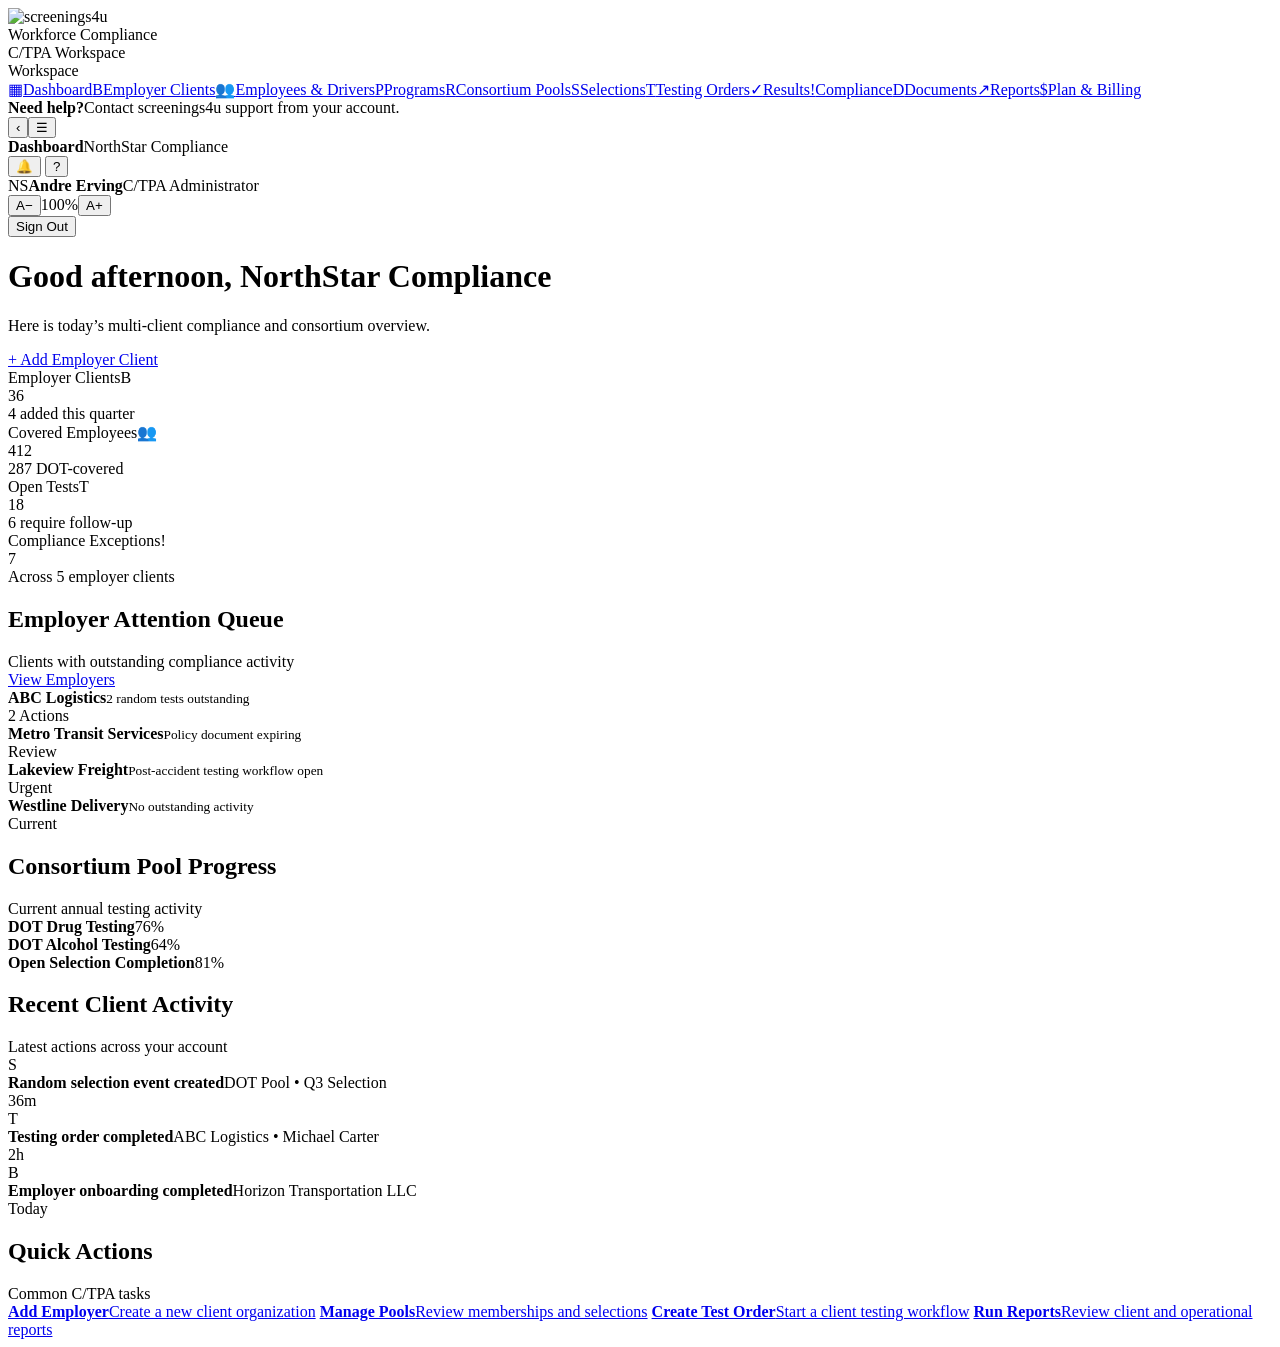
==== ctpa/dashboard.html @ 911edf74 "Load DOT navigation gate in ctpa/dashboard.html" ====
<!DOCTYPE html>

<html lang="en">
<head>
<meta charset="utf-8"/><meta content="width=device-width,initial-scale=1" name="viewport"/>
<meta content="#24467f" name="theme-color"/>
<link href="../images/fav.png" rel="icon" type="image/png"/>
<title>Dashboard | screenings4u Workforce Compliance</title>
<link href="https://fonts.googleapis.com" rel="preconnect"/>
<link crossorigin="" href="https://fonts.gstatic.com" rel="preconnect"/>
<link href="https://fonts.googleapis.com/css2?family=Inter:wght@400;500;600;700;800;900&amp;display=swap" rel="stylesheet"/>
<link rel="stylesheet" href="../assets/css/ctpa-shell.css?v=20260916-employer-final3">
</head>
<body class="portal-body">
<div class="portal-shell">
<aside class="sidebar">
<div class="sidebar-brand">
<img alt="screenings4u" src="../images/logo2.png"/>
<div class="product-name">Workforce Compliance</div>
<div class="workspace">C/TPA Workspace</div>
</div>
<nav class="sidebar-nav">
<div class="nav-section">Workspace</div>
<a class="nav-link" data-nav="" href="dashboard.html"><span class="nav-icon">▦</span><span>Dashboard</span></a><a class="nav-link" data-nav="" href="employers.html"><span class="nav-icon">B</span><span>Employer Clients</span></a><a class="nav-link" data-nav="" href="employees.html"><span class="nav-icon">👥</span><span>Employees &amp; Drivers</span></a><a class="nav-link" data-nav="" href="programs.html"><span class="nav-icon">P</span><span>Programs</span></a><a class="nav-link" data-nav="" href="random-pools.html"><span class="nav-icon">R</span><span>Consortium Pools</span></a><a class="nav-link" data-nav="" href="selections.html"><span class="nav-icon">S</span><span>Selections</span></a><a class="nav-link" data-nav="" href="testing-orders.html"><span class="nav-icon">T</span><span>Testing Orders</span></a><a class="nav-link" data-nav="" href="results.html"><span class="nav-icon">✓</span><span>Results</span></a><a class="nav-link" data-nav="" href="compliance.html"><span class="nav-icon">!</span><span>Compliance</span></a><a class="nav-link" data-nav="" href="documents.html"><span class="nav-icon">D</span><span>Documents</span></a><a class="nav-link" data-nav="" href="reports.html"><span class="nav-icon">↗</span><span>Reports</span></a><a class="nav-link" data-nav="" href="billing.html"><span class="nav-icon">$</span><span>Plan &amp; Billing</span></a>
</nav>
<div class="sidebar-bottom">
<div class="sidebar-help"><strong>Need help?</strong><span>Contact screenings4u support from your account.</span></div>
</div>
</aside>
<main class="portal-main">
<header class="topbar">
<div class="topbar-left">
<button aria-expanded="true" aria-label="Hide sidebar" class="sidebar-toggle" data-sidebar-toggle="" title="Hide sidebar" type="button"><span aria-hidden="true" data-sidebar-toggle-icon="">‹</span></button><button aria-label="Open menu" class="mobile-menu" data-mobile-menu="">☰</button>
<div class="page-title"><strong>Dashboard</strong><span>NorthStar Compliance</span></div>
</div>
<div class="topbar-actions">
<button aria-label="Notifications" class="top-action">🔔<span class="notification-dot"></span></button>
<button aria-label="Help" class="top-action">?</button>
<div class="user-chip"><span class="avatar">NS</span><span class="user-meta"><strong>Andre Erving</strong><span>C/TPA Administrator</span></span></div>
<div class="font-sizer" data-font-sizer=""><button aria-label="Decrease portal text size" data-font-decrease="" type="button">A−</button><span class="font-sizer-value" data-font-scale-value="">100%</span><button aria-label="Increase portal text size" data-font-increase="" type="button">A+</button></div><a class="btn btn-outline" data-workspace-switcher="" hidden="" href="../workspace-select.html">Switch Account</a><button class="btn btn-outline" data-logout="" type="button">Sign Out</button></div>
</header>
<div class="content">
<div class="welcome">
<div><h1>Good afternoon, NorthStar Compliance</h1><p>Here is today’s multi-client compliance and consortium overview.</p></div>
<a class="btn btn-orange" href="employers.html">+ Add Employer Client</a>
</div>
<section class="metrics">
<article class="metric-card"><div class="metric-top"><span class="metric-label">Employer Clients</span><span class="metric-icon">B</span></div><div class="metric-value">36</div><div class="metric-note good">4 added this quarter</div></article>
<article class="metric-card"><div class="metric-top"><span class="metric-label">Covered Employees</span><span class="metric-icon">👥</span></div><div class="metric-value">412</div><div class="metric-note">287 DOT-covered</div></article>
<article class="metric-card"><div class="metric-top"><span class="metric-label">Open Tests</span><span class="metric-icon">T</span></div><div class="metric-value">18</div><div class="metric-note">6 require follow-up</div></article>
<article class="metric-card"><div class="metric-top"><span class="metric-label">Compliance Exceptions</span><span class="metric-icon">!</span></div><div class="metric-value">7</div><div class="metric-note">Across 5 employer clients</div></article>
</section>
<div class="grid grid-2">
<section class="card"><div class="card-head"><div><h2>Employer Attention Queue</h2><span>Clients with outstanding compliance activity</span></div><a class="btn btn-outline" href="employers.html">View Employers</a></div><div class="card-body status-list">
<div class="status-row"><div><strong>ABC Logistics</strong><small>2 random tests outstanding</small></div><span class="badge warning">2 Actions</span></div>
<div class="status-row"><div><strong>Metro Transit Services</strong><small>Policy document expiring</small></div><span class="badge warning">Review</span></div>
<div class="status-row"><div><strong>Lakeview Freight</strong><small>Post-accident testing workflow open</small></div><span class="badge danger">Urgent</span></div>
<div class="status-row"><div><strong>Westline Delivery</strong><small>No outstanding activity</small></div><span class="badge success">Current</span></div>
</div></section>
<section class="card"><div class="card-head"><div><h2>Consortium Pool Progress</h2><span>Current annual testing activity</span></div></div><div class="card-body progress-block">
<div class="progress-line"><div class="progress-meta"><strong>DOT Drug Testing</strong><span>76%</span></div><div class="progress-track"><div class="progress-fill" style="width:76%"></div></div></div>
<div class="progress-line"><div class="progress-meta"><strong>DOT Alcohol Testing</strong><span>64%</span></div><div class="progress-track"><div class="progress-fill" style="width:64%"></div></div></div>
<div class="progress-line"><div class="progress-meta"><strong>Open Selection Completion</strong><span>81%</span></div><div class="progress-track"><div class="progress-fill" style="width:81%"></div></div></div>
</div></section>
</div>
<div class="grid grid-2" style="margin-top:18px">
<section class="card"><div class="card-head"><div><h2>Recent Client Activity</h2><span>Latest actions across your account</span></div></div><div class="card-body activity">
<div class="activity-row"><span class="activity-icon">S</span><div><strong>Random selection event created</strong><span>DOT Pool • Q3 Selection</span></div><time>36m</time></div>
<div class="activity-row"><span class="activity-icon">T</span><div><strong>Testing order completed</strong><span>ABC Logistics • Michael Carter</span></div><time>2h</time></div>
<div class="activity-row"><span class="activity-icon">B</span><div><strong>Employer onboarding completed</strong><span>Horizon Transportation LLC</span></div><time>Today</time></div>
</div></section>
<section class="card"><div class="card-head"><div><h2>Quick Actions</h2><span>Common C/TPA tasks</span></div></div><div class="card-body quick-grid">
<a class="quick" href="employers.html"><b>Add Employer</b><span>Create a new client organization</span></a>
<a class="quick" href="random-pools.html"><b>Manage Pools</b><span>Review memberships and selections</span></a>
<a class="quick" href="testing-orders.html"><b>Create Test Order</b><span>Start a client testing workflow</span></a>
<a class="quick" href="reports.html"><b>Run Reports</b><span>Review client and operational reports</span></a>
</div></section>
</div>
</div>
</main>
</div>
<script src="../assets/js/supabase-config.js"></script>
<script src="../assets/js/ctpa-portal.js?v=20260916-auth-isolation-v4" type="module"></script>
<script type="module" src="../assets/js/workforce-session-guard.js?v=20260916-auth-isolation-v4"></script><script type="module" src="../assets/js/workforce-dot-shell-access.js?v=20261020"></script></body></html>
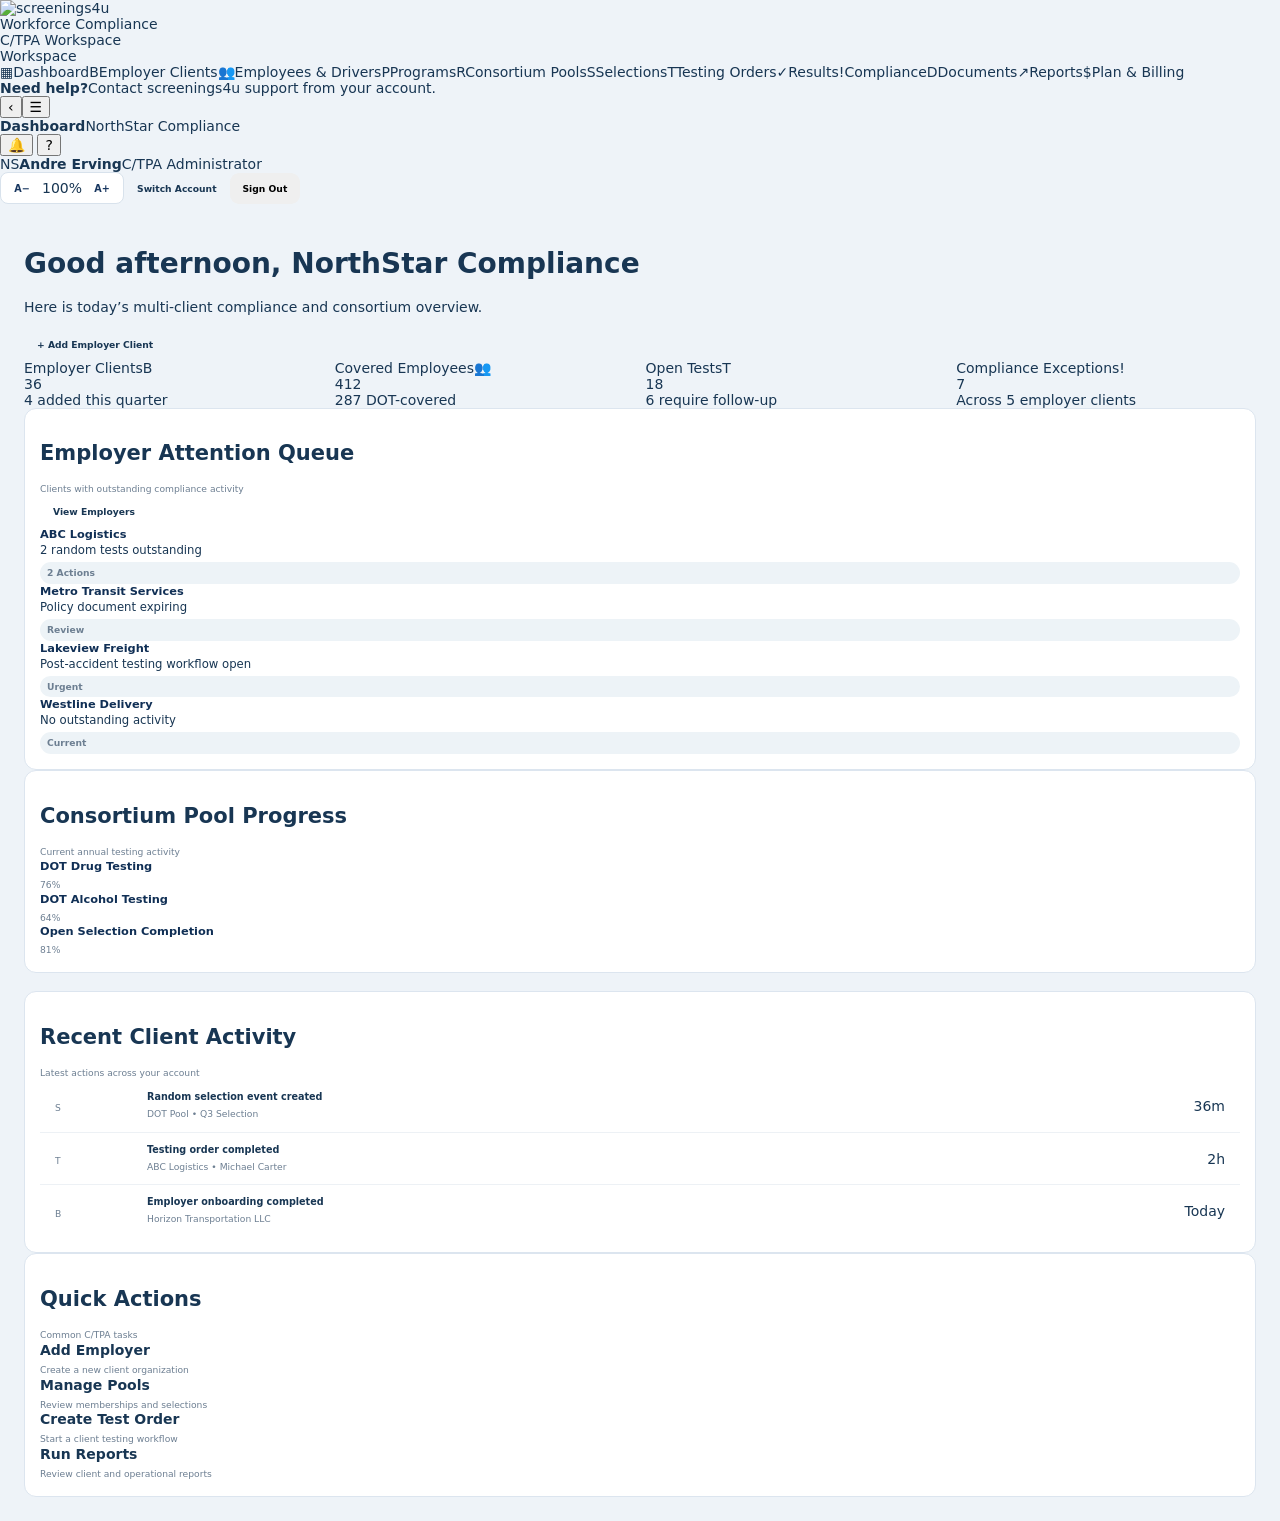
==== commit e8c3d758: "Layer canonical NON-DOT ctpa stylesheet on existing Workforce dashboard" ====
--- a/ctpa/dashboard.html
+++ b/ctpa/dashboard.html
@@ -10,7 +10,7 @@
 <link crossorigin="" href="https://fonts.gstatic.com" rel="preconnect"/>
 <link href="https://fonts.googleapis.com/css2?family=Inter:wght@400;500;600;700;800;900&amp;display=swap" rel="stylesheet"/>
 <link rel="stylesheet" href="../assets/css/ctpa-shell.css?v=20260916-employer-final3">
-</head>
+<link rel="stylesheet" href="../assets/css/canonical-ctpa-shell.css?v=20261020-shell-source"></head>
 <body class="portal-body">
 <div class="portal-shell">
 <aside class="sidebar">
--- a/assets/css/canonical-ctpa-shell.css
+++ b/assets/css/canonical-ctpa-shell.css
@@ -0,0 +1,1385 @@
+/* isolated portal: ctpa_workforce */
+
+:root{--portal-font-root:14px;--navy:#102f55;--navy2:#0b2747;--blue:#24467f;--orange:#ef6c00;--ink:#183653;--muted:#6d7f92;--line:#dce5ef;--soft:#f4f7fb;--white:#fff;--good:#17764a;--warn:#a86106;--bad:#a72d2d;--shadow:0 14px 34px rgba(24,54,83,.08)}
+*{box-sizing:border-box}html{font-size:var(--portal-font-root)}html,body{margin:0;min-height:100%;font-family:Inter,system-ui,-apple-system,BlinkMacSystemFont,"Segoe UI",sans-serif;color:var(--ink);background:#eef3f8}button,input,select,textarea{font:inherit}a{text-decoration:none;color:inherit}body.loading{visibility:visible;min-height:100vh;overflow:hidden}
+body.loading::before{content:"Loading Workforce NON DOT…";position:fixed;inset:0;display:grid;place-items:center;padding:24px;background:#eef3f8;color:#102f55;font-size:0.875rem;font-weight:800;letter-spacing:.01em;z-index:2147483000}
+body.loading::after{content:"";position:fixed;left:50%;top:calc(50% + 34px);width:28px;height:28px;margin-left:-14px;border:3px solid #cfdae6;border-top-color:#ef6c00;border-radius:50%;animation:s4u-load-spin .8s linear infinite;z-index:2147483001}
+@keyframes s4u-load-spin{to{transform:rotate(360deg)}}
+.app{display:grid;grid-template-columns:250px minmax(0,1fr);min-height:100vh}.side{position:fixed;inset:0 auto 0 0;width:250px;background:linear-gradient(180deg,var(--navy2),var(--navy));color:#dae7f3;display:flex;flex-direction:column;z-index:30}.brand{height:68px;display:flex;align-items:center;justify-content:center;padding:8px 18px;background:#fff;border-bottom:1px solid #dce5ef}.brand img{display:block;max-width:190px;width:100%;max-height:58px;height:auto;object-fit:contain;object-position:center center}.nav{overflow:auto;flex:1;padding:8px 10px 12px}.nav-title{padding:10px 12px 8px;color:#8fa9c3;font-size:0.5625rem;text-transform:uppercase;font-weight:900;letter-spacing:.12em}.nav a{display:flex;gap:11px;align-items:center;padding:10px 12px;border-radius:9px;margin:3px 0;font-size:0.78125rem;font-weight:720}.nav a:hover{background:rgba(255,255,255,.07);color:#fff}.nav a.active{background:#fff;color:var(--navy);box-shadow:inset 4px 0 0 var(--orange)}.nav .ico{width:20px;text-align:center}.side-foot{border-top:1px solid rgba(255,255,255,.1);padding:12px}
+.main{grid-column:2;min-width:0}.top{height:68px;background:#fff;border-bottom:1px solid var(--line);display:flex;align-items:center;justify-content:space-between;gap:12px;padding:0 24px;position:sticky;top:0;z-index:20}.top-left,.top-right{display:flex;align-items:center;gap:10px;min-width:0}.menu{display:none;border:0;background:none;color:var(--navy);font-size:1.375rem;cursor:pointer}.crumb{font-size:0.6875rem;color:var(--muted);white-space:nowrap;overflow:hidden;text-overflow:ellipsis}.pill{padding:6px 9px;background:#edf3fb;color:var(--blue);border-radius:999px;font-size:0.5625rem;font-weight:900;text-transform:uppercase;letter-spacing:.06em}.signout{border:1px solid var(--line);background:#fff;border-radius:9px;padding:8px 10px;font-size:0.625rem;cursor:pointer}
+
+.font-sizer{display:inline-flex;align-items:center;gap:2px;padding:3px;background:#f4f7fb;border:1px solid var(--line);border-radius:9px;white-space:nowrap}.font-sizer button{border:0;background:transparent;color:var(--navy);height:28px;min-width:30px;padding:0 8px;border-radius:6px;font-size:.6875rem;font-weight:850;cursor:pointer}.font-sizer button:hover{background:#e7eef7}.font-sizer .font-reset{min-width:54px;color:var(--muted);font-size:.625rem}.font-sizer button:focus-visible{outline:2px solid var(--orange);outline-offset:1px}
+.content{padding:24px;max-width:1540px;margin:0 auto}.hero{background:linear-gradient(120deg,#0f315b,#184f80 70%,#24467f);color:#fff;border-radius:16px;padding:24px 26px;box-shadow:var(--shadow);position:relative;overflow:hidden}.hero:after{content:"";position:absolute;right:-50px;bottom:-100px;width:280px;height:280px;border:40px solid rgba(239,108,0,.17);border-radius:50%}.hero-kicker{font-size:0.59375rem;text-transform:uppercase;letter-spacing:.12em;font-weight:900;color:#ffc28e}.hero h1{margin:7px 0 7px;font-size:1.8125rem}.hero p{margin:0;max-width:840px;color:#dce9f7;font-size:0.78125rem;line-height:1.6}.hero-actions{display:flex;gap:8px;flex-wrap:wrap;margin-top:16px;position:relative;z-index:1}
+.btn{border:0;border-radius:9px;padding:10px 13px;font-size:0.65625rem;font-weight:850;cursor:pointer;display:inline-flex;align-items:center;justify-content:center;gap:6px}.btn.primary{background:var(--orange);color:#fff}.btn.secondary{background:#fff;color:var(--navy)}.btn.ghost{background:#edf3fb;color:var(--blue)}
+.section{margin-top:18px}.metrics{display:grid;grid-template-columns:repeat(4,minmax(0,1fr));gap:11px}.metric{background:#fff;border:1px solid var(--line);border-radius:12px;padding:15px}.metric small{display:block;color:var(--muted);font-size:0.625rem;font-weight:800}.metric strong{display:block;color:var(--navy);font-size:1.5rem;margin-top:7px}.metric span{display:block;color:var(--muted);font-size:0.59375rem;margin-top:4px}
+.panel{background:#fff;border:1px solid var(--line);border-radius:13px;overflow:hidden;box-shadow:0 5px 20px rgba(24,54,83,.035)}.panel-head{padding:14px 16px;border-bottom:1px solid var(--line);display:flex;justify-content:space-between;align-items:center;gap:10px}.panel-head h2,.panel-head h3{margin:0;color:var(--navy);font-size:0.875rem}.panel-head p{margin:3px 0 0;color:var(--muted);font-size:0.625rem}.table-wrap{overflow:auto}table{width:100%;border-collapse:collapse;min-width:760px}th{background:#f8fafc;color:#75869a;padding:10px 12px;text-align:left;font-size:0.5625rem;text-transform:uppercase;letter-spacing:.07em}td{padding:11px 12px;border-top:1px solid #edf1f5;font-size:0.6875rem;vertical-align:top}td small{display:block;color:var(--muted);margin-top:3px}
+.badge{display:inline-flex;padding:4px 7px;border-radius:999px;background:#edf3f7;color:#566a7c;font-size:0.5625rem;font-weight:850}.badge.good{background:#e8f6ee;color:var(--good)}.badge.warn{background:#fff3dd;color:var(--warn)}.badge.bad{background:#fdeaea;color:var(--bad)}.cards{display:grid;grid-template-columns:repeat(3,minmax(0,1fr));gap:11px}.card{background:#fff;border:1px solid var(--line);border-radius:12px;padding:15px}.card strong{display:block;color:var(--navy);font-size:0.8125rem}.card span{display:block;color:var(--muted);font-size:0.65625rem;line-height:1.5;margin-top:5px}.empty,.loading-msg{padding:34px 18px;text-align:center;color:var(--muted);font-size:0.6875rem}
+.notice{padding:12px 14px;border-radius:10px;background:#f4f8fc;border:1px solid #dce6ef;color:#58708a;font-size:0.65625rem;line-height:1.55}.service-grid{display:grid;grid-template-columns:repeat(3,minmax(0,1fr));gap:12px}.service{background:#fff;border:1px solid var(--line);border-radius:12px;padding:15px;display:flex;flex-direction:column}.service h3{font-size:0.8125rem;color:var(--navy);margin:0}.service p{font-size:0.65625rem;color:var(--muted);line-height:1.5;flex:1}.price{font-size:1.125rem;font-weight:900;color:var(--navy);margin:8px 0}.seller{font-size:0.5625rem;color:var(--muted);margin-bottom:9px}
+.login-page{min-height:100vh;background:linear-gradient(135deg,#0b2747,#174e80);display:grid;place-items:center;padding:24px}.login-card{width:min(440px,100%);background:#fff;border-radius:17px;padding:28px;box-shadow:0 30px 80px rgba(0,0,0,.25)}.login-logo{display:block;width:240px;max-width:100%;margin:0 auto 18px}.login-card h1{text-align:center;color:var(--navy);margin:0 0 6px;font-size:1.375rem}.login-card>p{text-align:center;color:var(--muted);font-size:0.6875rem;line-height:1.55;margin:0 0 18px}.field{display:grid;gap:5px;margin:11px 0}.field label{font-size:0.625rem;font-weight:850}.field input,.field select,.field textarea{width:100%;border:1px solid #cbd8e5;border-radius:9px;padding:10px 11px;outline:none}.login-card .btn{width:100%;margin-top:7px}
+.modal-backdrop{position:fixed;inset:0;background:rgba(4,18,34,.64);display:grid;place-items:center;padding:20px;z-index:100}.modal{width:min(650px,100%);max-height:90vh;overflow:auto;background:#fff;border-radius:14px;padding:20px}.modal h2{margin:0;color:var(--navy);font-size:1.125rem}.modal p{color:var(--muted);font-size:0.65625rem}.modal-grid{display:grid;grid-template-columns:repeat(2,minmax(0,1fr));gap:10px}.modal-grid .full{grid-column:1/-1}.modal-actions{display:flex;justify-content:flex-end;gap:7px;margin-top:15px}.error{padding:12px;border:1px solid #efc9c9;background:#fff0f0;color:var(--bad);border-radius:9px;font-size:0.65625rem;margin-bottom:12px}
+@media(max-width:1050px){.metrics{grid-template-columns:repeat(2,minmax(0,1fr))}.cards,.service-grid{grid-template-columns:repeat(2,minmax(0,1fr))}}
+@media(max-width:820px){.app{display:block}.side{transform:translateX(-100%);transition:.2s}.side.open{transform:translateX(0)}.main{display:block}.menu{display:block}.top{padding:0 14px}.content{padding:14px}.metrics,.cards,.service-grid{grid-template-columns:1fr}.modal-grid{grid-template-columns:1fr}.modal-grid .full{grid-column:auto}}
+
+/* NON-DOT C/TPA client invoicing */
+.billing-payment-enabled{margin-top:12px;padding:13px 15px;border:1px solid #b9ddc8;background:#edf9f2;border-radius:11px;display:flex;gap:10px;align-items:center;justify-content:space-between}.billing-payment-enabled strong{color:var(--good);font-size:0.6875rem}.billing-payment-enabled span{color:#557063;font-size:0.625rem}.billing-toolbar{display:flex;align-items:center;justify-content:space-between;gap:12px}.billing-search{display:flex;gap:8px;flex:1;max-width:650px}.billing-search input,.billing-search select{border:1px solid #cbd8e5;background:#fff;border-radius:9px;padding:9px 10px;font-size:0.65625rem;color:var(--ink)}.billing-search input{flex:1}.billing-toolbar-actions{display:flex;gap:8px}.billing-table td{vertical-align:middle}.billing-row-actions{display:flex;gap:5px;flex-wrap:wrap;min-width:230px}.mini-btn{border:1px solid #ccd9e5;background:#fff;color:var(--blue);border-radius:7px;padding:6px 8px;font-size:0.5625rem;font-weight:800;cursor:pointer}.mini-btn.primary{background:var(--blue);color:#fff;border-color:var(--blue)}.mini-btn.danger{color:var(--bad);border-color:#edcccc;background:#fff8f8}.billing-remittance-summary{padding:16px;color:var(--muted);font-size:0.65625rem;line-height:1.6}.invoice-modal{width:min(880px,100%)}.invoice-modal-head{display:flex;justify-content:space-between;align-items:flex-start;gap:15px}.invoice-modal-head h2{margin:0}.modal-x{border:0;background:transparent;font-size:1.4375rem;color:#8191a4;cursor:pointer;line-height:1}.field textarea{width:100%;border:1px solid #cbd8e5;border-radius:9px;padding:10px 11px;resize:vertical;color:var(--ink)}.invoice-items-head{display:flex;align-items:center;justify-content:space-between;margin:18px 0 8px}.invoice-items{border:1px solid var(--line);border-radius:10px;overflow:hidden}.invoice-item-labels,.invoice-item-row{display:grid;grid-template-columns:minmax(220px,1fr) 82px 110px 110px 34px;gap:7px;align-items:center;padding:8px 10px}.invoice-item-labels{background:#f7f9fc;color:#748498;font-size:0.53125rem;font-weight:900;text-transform:uppercase;letter-spacing:.06em}.invoice-item-row{border-top:1px solid #edf1f5}.invoice-item-row input{width:100%;border:1px solid #cfdae6;border-radius:7px;padding:8px;font-size:0.625rem}.line-total{font-size:0.65625rem;font-weight:800;color:var(--ink);text-align:right}.line-remove{border:0;background:#fff0f0;color:var(--bad);border-radius:7px;height:30px;cursor:pointer;font-size:1.0625rem}.invoice-editor-total{display:flex;justify-content:flex-end;align-items:center;gap:20px;margin-top:12px;padding:11px 4px}.invoice-editor-total span{font-size:0.625rem;color:var(--muted);font-weight:800;text-transform:uppercase}.invoice-editor-total strong{font-size:1.1875rem;color:var(--navy)}.invoice-preview-modal{width:min(860px,100%)}.invoice-preview{padding:10px 4px}.invoice-preview-top{display:flex;align-items:center;justify-content:space-between;border-bottom:3px solid var(--blue);padding-bottom:15px}.invoice-preview-top img{max-width:180px;max-height:65px;object-fit:contain}.invoice-preview-top>div{text-align:right}.invoice-preview-top strong{display:block;font-size:1.5rem;color:var(--navy)}.invoice-preview-top span{font-size:0.625rem;color:var(--muted)}.invoice-preview-meta{display:grid;grid-template-columns:1fr 1fr 160px;gap:20px;padding:18px 0}.invoice-preview-meta small,.invoice-preview-note small{display:block;font-size:0.53125rem;color:#8493a4;font-weight:900;letter-spacing:.08em}.invoice-preview-meta strong{display:block;margin-top:5px;font-size:0.71875rem;color:var(--ink)}.invoice-preview-meta span{display:block;margin-top:3px;color:var(--muted);font-size:0.625rem}.invoice-preview-table{min-width:0}.invoice-preview-totals{width:min(320px,100%);margin:15px 0 0 auto}.invoice-preview-totals>div{display:flex;justify-content:space-between;padding:5px 0;font-size:0.65625rem}.invoice-preview-totals .grand{border-top:1px solid var(--line);padding-top:9px;margin-top:4px;font-size:0.75rem;color:var(--navy)}.invoice-preview-note{margin-top:18px;padding-top:13px;border-top:1px solid var(--line)}.invoice-preview-note p{margin:5px 0 0;color:var(--ink);white-space:pre-wrap}.remittance-modal{width:min(760px,100%)}
+@media(max-width:900px){.billing-toolbar{align-items:stretch;flex-direction:column}.billing-search{max-width:none}.billing-toolbar-actions{justify-content:flex-end}.invoice-item-labels{display:none}.invoice-item-row{grid-template-columns:1fr 80px 100px 90px 34px}.invoice-preview-meta{grid-template-columns:1fr 1fr}}@media(max-width:620px){.billing-search{flex-direction:column}.billing-toolbar-actions{display:grid;grid-template-columns:1fr 1fr}.invoice-item-row{grid-template-columns:1fr 1fr}.invoice-item-row input:first-child{grid-column:1/-1}.line-total{text-align:left}.invoice-preview-meta{grid-template-columns:1fr}.billing-payment-enabled{align-items:flex-start;flex-direction:column}}
+
+/* NON-DOT C/TPA company snapshot dashboard */
+.snapshot-metrics{grid-template-columns:repeat(4,minmax(0,1fr))}
+.snapshot-grid{display:grid;grid-template-columns:minmax(0,1.25fr) minmax(300px,.75fr);gap:12px}
+.snapshot-attention{display:grid}.attention-row{display:flex;justify-content:space-between;align-items:center;gap:12px;padding:13px 16px;border-top:1px solid #edf1f5;background:#fff}.attention-row:first-child{border-top:0}.attention-row:hover{background:#f8fbfe}.attention-row strong{display:block;color:var(--navy);font-size:0.71875rem}.attention-row span{display:block;color:var(--muted);font-size:0.59375rem;margin-top:3px}.attention-row.good{background:#f6fbf8}.snapshot-plan{padding:17px}.snapshot-plan>strong{display:block;color:var(--navy);font-size:1.0625rem}.snapshot-plan>span{display:block;color:var(--muted);font-size:0.625rem;margin-top:3px}.plan-chips{display:flex;flex-wrap:wrap;gap:6px;margin-top:13px}.plan-chips span{padding:6px 8px;border-radius:999px;background:#edf3fb;color:var(--blue);font-size:0.5625rem;font-weight:800}.snapshot-link{color:var(--blue);font-size:0.625rem;font-weight:850}.activity-list{display:grid}.activity-row{display:grid;grid-template-columns:80px minmax(0,1fr) auto;gap:12px;align-items:center;padding:11px 15px;border-top:1px solid #edf1f5}.activity-row:first-child{border-top:0}.activity-type{font-size:0.5625rem;font-weight:900;text-transform:uppercase;letter-spacing:.05em;color:var(--blue)}.activity-row strong{display:block;font-size:0.6875rem;color:var(--ink)}.activity-row small{display:block;font-size:0.5625rem;color:var(--muted);margin-top:3px}
+@media(max-width:1180px){.snapshot-metrics{grid-template-columns:repeat(2,minmax(0,1fr))}.snapshot-grid{grid-template-columns:1fr}}
+@media(max-width:680px){.snapshot-metrics{grid-template-columns:1fr}.activity-row{grid-template-columns:70px minmax(0,1fr)}.activity-row>.badge{grid-column:2;justify-self:start}}
+
+/* NON-DOT C/TPA Employer management */
+.employer-metrics{grid-template-columns:repeat(4,minmax(0,1fr))}.employers-toolbar{display:flex;align-items:center;justify-content:space-between;gap:12px;padding:12px 16px;border-bottom:1px solid var(--line);background:#fbfcfe}.employers-search{display:flex;gap:8px;flex:1}.employers-search input,.employers-search select{border:1px solid #cbd8e5;background:#fff;border-radius:9px;padding:9px 10px;font-size:0.65625rem;color:var(--ink)}.employers-search input{min-width:250px;flex:1}.employers-table td{vertical-align:middle}.employer-modal{width:min(920px,100%)}.employer-modal-head{display:flex;align-items:flex-start;justify-content:space-between;gap:14px;padding-bottom:12px;border-bottom:1px solid var(--line);margin-bottom:14px}.employer-modal-head h2{margin:0}.employer-modal-head p{margin:4px 0 0}.employer-modal-error{padding:10px 12px;margin:0 0 12px;border-radius:9px;border:1px solid #efc9c9;background:#fff0f0;color:var(--bad);font-size:0.65625rem}.employer-form-sections{display:grid;gap:14px}.employer-form-section{border:1px solid var(--line);border-radius:11px;padding:13px;background:#fbfcfe}.employer-form-section h3{margin:0 0 7px;color:var(--navy);font-size:0.75rem}.employer-detail-grid{display:grid;grid-template-columns:repeat(4,minmax(0,1fr));gap:9px}.employer-detail-card{border:1px solid var(--line);border-radius:10px;padding:12px;background:#fbfcfe}.employer-detail-card small,.employer-company-info small{display:block;color:var(--muted);font-size:0.53125rem;font-weight:900;text-transform:uppercase;letter-spacing:.06em;margin-bottom:5px}.employer-detail-card strong{font-size:0.9375rem;color:var(--navy)}.employer-company-info{display:grid;grid-template-columns:repeat(3,minmax(0,1fr));gap:10px;margin-top:11px}.employer-company-info>div{border:1px solid var(--line);border-radius:10px;padding:12px}.employer-company-info strong{display:block;font-size:0.6875rem;color:var(--ink)}.employer-company-info span{display:block;font-size:0.59375rem;color:var(--muted);margin-top:3px}.employer-users-head{display:flex;align-items:center;justify-content:space-between;gap:12px;margin:18px 0 8px}.employer-users-head h3{margin:0;color:var(--navy);font-size:0.8125rem}.employer-users-head p{margin:3px 0 0}.employer-members{border:1px solid var(--line);border-radius:10px;overflow:hidden}.employer-member-row{display:grid;grid-template-columns:minmax(0,1fr) auto auto;gap:12px;align-items:center;padding:11px 12px;border-top:1px solid #edf1f5}.employer-member-row:first-child{border-top:0}.employer-member-row strong{display:block;font-size:0.6875rem}.employer-member-row span{display:block;color:var(--muted);font-size:0.59375rem;margin-top:3px}.employer-member-meta{text-align:right}.employer-member-meta small{display:block;color:var(--muted);font-size:0.53125rem;margin-top:3px}.invite-note{margin-top:10px;padding:10px 12px;border-radius:9px;background:#f3f7fb;color:var(--muted);font-size:0.625rem;line-height:1.5}.employer-toast{position:fixed;right:20px;bottom:20px;z-index:200;padding:11px 14px;border-radius:10px;background:#102f55;color:#fff;box-shadow:0 14px 35px rgba(0,0,0,.2);font-size:0.65625rem;font-weight:800}.employer-toast.good{background:var(--good)}.employer-toast.bad{background:var(--bad)}.employer-edit-action{background:#edf3fb!important;color:var(--blue)!important}
+@media(max-width:950px){.employer-metrics{grid-template-columns:repeat(2,minmax(0,1fr))}.employers-toolbar,.employer-users-head{align-items:stretch;flex-direction:column}.employers-search{flex-wrap:wrap}.employers-search input{min-width:100%;}.employer-detail-grid{grid-template-columns:repeat(2,minmax(0,1fr))}.employer-company-info{grid-template-columns:1fr}}
+@media(max-width:620px){.employer-metrics,.employer-detail-grid{grid-template-columns:1fr}.employers-search{display:grid;grid-template-columns:1fr}.employer-member-row{grid-template-columns:1fr}.employer-member-meta{text-align:left}.employer-modal{padding:15px}}
+
+/* NON-DOT C/TPA random-selection management */
+.selection-metrics{grid-template-columns:repeat(4,minmax(0,1fr))}.selection-pool-grid{display:grid;grid-template-columns:repeat(3,minmax(0,1fr));gap:12px;padding:14px}.selection-pool-card{border:1px solid var(--line);border-radius:12px;background:#fbfcfe;padding:14px;display:flex;flex-direction:column;gap:12px}.selection-pool-top{display:flex;justify-content:space-between;align-items:flex-start;gap:10px}.selection-pool-top h3{margin:4px 0 0;color:var(--navy);font-size:0.8125rem}.selection-agency{font-size:0.53125rem;font-weight:900;text-transform:uppercase;letter-spacing:.08em;color:var(--blue)}.selection-pool-stats{display:grid;grid-template-columns:repeat(2,minmax(0,1fr));gap:8px}.selection-pool-stats>div,.selection-run-summary>div,.selection-detail-metrics>div{border:1px solid #e0e7ef;border-radius:9px;background:#fff;padding:10px}.selection-pool-stats small,.selection-run-summary small,.selection-detail-metrics small{display:block;color:var(--muted);font-size:0.5rem;font-weight:900;text-transform:uppercase;letter-spacing:.05em}.selection-pool-stats strong,.selection-run-summary strong,.selection-detail-metrics strong{display:block;margin-top:4px;color:var(--navy);font-size:0.875rem}.selection-pool-note{margin:0;color:var(--muted);font-size:0.59375rem;line-height:1.5;min-height:30px}.selection-toolbar{display:flex;gap:8px;padding:12px 16px;border-bottom:1px solid var(--line);background:#fbfcfe}.selection-toolbar input,.selection-toolbar select{border:1px solid #cbd8e5;border-radius:9px;background:#fff;padding:9px 10px;font-size:0.65625rem;color:var(--ink)}.selection-toolbar input{flex:1;min-width:240px}.selection-table td{vertical-align:middle}.selection-table td strong{display:block;color:var(--ink);font-size:0.65625rem}.selection-table td small{display:block;color:var(--muted);font-size:0.55rem;margin-top:3px}.selection-row-actions{display:flex;gap:5px;flex-wrap:wrap;min-width:150px}.selection-modal{width:min(980px,100%)}.selection-modal-head{display:flex;align-items:flex-start;justify-content:space-between;gap:14px;padding-bottom:12px;border-bottom:1px solid var(--line);margin-bottom:14px}.selection-modal-head h2{margin:0}.selection-modal-head p{margin:4px 0 0}.selection-modal-error{padding:10px 12px;margin:0 0 12px;border-radius:9px;border:1px solid #efc9c9;background:#fff0f0;color:var(--bad);font-size:0.65625rem}.selection-run-summary{display:grid;grid-template-columns:repeat(4,minmax(0,1fr));gap:8px;margin-bottom:12px}.selection-guidance{margin-bottom:14px}.selection-detail-metrics{display:grid;grid-template-columns:repeat(6,minmax(0,1fr));gap:8px}.selection-lock-note{display:flex;align-items:center;justify-content:space-between;gap:12px;margin:12px 0;padding:10px 12px;border-radius:9px;background:#f2f6fb;border:1px solid #dce6f0}.selection-lock-note strong{color:var(--navy);font-size:0.65625rem}.selection-lock-note span{color:var(--muted);font-size:0.5625rem}.selection-member-table{border:1px solid var(--line);border-radius:10px}.selection-detail-actions{flex-wrap:wrap}.selection-toast{position:fixed;right:20px;bottom:20px;z-index:220;padding:11px 14px;border-radius:10px;background:#17764a;color:#fff;box-shadow:0 14px 35px rgba(0,0,0,.2);font-size:0.65625rem;font-weight:800}.selection-toast.bad{background:var(--bad)}
+@media(max-width:1100px){.selection-pool-grid{grid-template-columns:repeat(2,minmax(0,1fr))}.selection-detail-metrics{grid-template-columns:repeat(3,minmax(0,1fr))}.selection-run-summary{grid-template-columns:repeat(2,minmax(0,1fr))}}
+@media(max-width:720px){.selection-metrics,.selection-pool-grid,.selection-run-summary,.selection-detail-metrics{grid-template-columns:1fr}.selection-toolbar{flex-direction:column}.selection-toolbar input{min-width:0}.selection-lock-note{align-items:flex-start;flex-direction:column}.selection-modal{padding:15px}}
+
+/* NON-DOT C/TPA white-label branding */
+.branding-grid{display:grid;grid-template-columns:minmax(0,.82fr) minmax(440px,1.18fr);gap:14px}.branding-editor{padding:16px}.branding-editor .notice{margin-bottom:14px}.branding-logo-row{display:grid;grid-template-columns:180px minmax(0,1fr);gap:16px;align-items:center;padding-bottom:15px;border-bottom:1px solid var(--line)}.branding-current-logo{height:94px;border:1px dashed #bfcddd;border-radius:11px;background:#fff;display:flex;align-items:center;justify-content:center;padding:12px}.branding-current-logo img{display:block;max-width:100%;max-height:68px;object-fit:contain}.branding-upload-label{display:inline-flex;background:var(--navy);color:#fff;padding:9px 12px;border-radius:8px;font-size:0.625rem;font-weight:850;cursor:pointer}.branding-logo-row input[type=file]{display:none}.branding-logo-row p{font-size:0.59375rem;color:var(--muted);line-height:1.45;margin:8px 0}.branding-fields{display:grid;grid-template-columns:1fr 1fr;gap:10px;margin-top:13px}.branding-fields .field:first-child{grid-column:1/-1}.branding-color{display:grid;grid-template-columns:48px minmax(0,1fr);gap:7px}.branding-color input[type=color]{padding:3px;height:40px}.branding-actions{display:flex;justify-content:flex-end;gap:8px;margin-top:15px}.branding-status{min-height:18px;margin-top:10px;font-size:0.625rem;font-weight:800;color:var(--muted)}.branding-status.good{color:var(--good)}.branding-status.bad{color:var(--bad)}.branding-preview-wrap{padding:16px;background:#f2f5f8}.branding-preview-shell{min-height:430px;border:1px solid #d6e0ea;border-radius:12px;overflow:hidden;background:#eef3f8;display:grid;grid-template-columns:165px minmax(0,1fr);box-shadow:0 14px 34px rgba(24,54,83,.08)}.branding-preview-shell aside{background:var(--preview-primary);color:#fff}.branding-preview-logo{height:70px;background:#fff;display:flex;align-items:center;justify-content:center;padding:10px}.branding-preview-logo img{max-width:130px;max-height:48px;object-fit:contain}.branding-preview-nav-name{font-size:0.5rem;text-transform:uppercase;letter-spacing:.08em;color:rgba(255,255,255,.65);padding:15px 12px 7px;font-weight:900}.branding-preview-link{display:block;margin:3px 8px;padding:8px 10px;border-radius:7px;font-size:0.5625rem;font-weight:750}.branding-preview-link.active{background:#fff;color:var(--preview-primary);box-shadow:inset 3px 0 0 var(--preview-accent)}.branding-preview-shell main{min-width:0}.branding-preview-top{height:48px;background:#fff;border-bottom:1px solid #dbe4ed;display:flex;align-items:center;justify-content:space-between;padding:0 15px;color:#607286;font-size:0.5625rem}.branding-preview-top span{background:#edf3fb;border-radius:999px;padding:5px 7px}.branding-preview-hero{margin:14px;background:var(--preview-primary);border-radius:11px;padding:18px;color:#fff;min-height:145px;position:relative;overflow:hidden}.branding-preview-hero:after{content:"";position:absolute;right:-20px;bottom:-45px;width:125px;height:125px;border:22px solid rgba(255,255,255,.12);border-radius:50%}.branding-preview-hero small{color:var(--preview-accent);font-size:0.4375rem;font-weight:900;letter-spacing:.12em}.branding-preview-hero h3{font-size:1.1875rem;margin:6px 0}.branding-preview-hero p{font-size:0.5625rem;color:rgba(255,255,255,.8);max-width:310px}.branding-preview-hero button{border:0;border-radius:7px;background:var(--preview-accent);color:#fff;padding:7px 9px;font-size:0.5rem;font-weight:850;position:relative;z-index:1}.branding-preview-cards{display:grid;grid-template-columns:repeat(3,1fr);gap:8px;margin:0 14px}.branding-preview-cards div{height:72px;background:#fff;border:1px solid #dbe4ed;border-radius:9px}.branding-coverage{display:grid;grid-template-columns:repeat(3,minmax(0,1fr));gap:10px;padding:15px}.branding-coverage>div{border:1px solid var(--line);background:#fbfcfe;border-radius:10px;padding:13px}.branding-coverage strong{display:block;color:var(--navy);font-size:0.6875rem}.branding-coverage span{display:block;margin-top:5px;color:var(--muted);font-size:0.59375rem;line-height:1.5}@media(max-width:1050px){.branding-grid{grid-template-columns:1fr}.branding-preview-shell{min-height:380px}.branding-coverage{grid-template-columns:1fr}}@media(max-width:620px){.branding-logo-row{grid-template-columns:1fr}.branding-current-logo{width:100%}.branding-fields{grid-template-columns:1fr}.branding-fields .field:first-child{grid-column:auto}.branding-preview-shell{grid-template-columns:115px minmax(0,1fr)}.branding-preview-nav-name{font-size:0.4375rem}.branding-preview-link{font-size:0.5rem}.branding-preview-cards{grid-template-columns:1fr}.branding-preview-cards div:nth-child(n+2){display:none}}
+.pool-layout{display:grid;gap:14px}.pool-cards{padding:14px;display:grid;grid-template-columns:repeat(2,minmax(0,1fr));gap:10px}.pool-card{border:1px solid var(--line);border-radius:11px;padding:13px;background:#fbfcfe}.pool-card-head{display:flex;justify-content:space-between;gap:10px;align-items:flex-start}.pool-card-head strong{display:block;color:var(--navy);font-size:0.75rem}.pool-card-head span:not(.badge){display:block;color:var(--muted);font-size:0.5625rem;margin-top:4px}.pool-card-grid{display:grid;grid-template-columns:repeat(4,1fr);gap:7px;margin-top:12px}.pool-card-grid div{background:#fff;border:1px solid #e5ebf1;border-radius:8px;padding:8px}.pool-card-grid small{display:block;color:var(--muted);font-size:0.5rem}.pool-card-grid b{display:block;color:var(--ink);font-size:0.75rem;margin-top:4px}.pool-card-foot{display:flex;justify-content:space-between;align-items:center;gap:8px;margin-top:11px;color:var(--muted);font-size:0.5625rem}.pool-help{color:var(--muted);font-size:0.625rem;line-height:1.5;margin:12px 0 0}.mini-btn.danger{color:var(--bad);border-color:#edcccc;background:#fff8f8}@media(max-width:820px){.pool-cards{grid-template-columns:1fr}.pool-card-grid{grid-template-columns:repeat(2,1fr)}}
+.testing-filter input{min-width:240px}.testing-error{display:block;max-width:260px;margin-top:5px;color:#a12626;white-space:normal}.testing-modal{max-width:720px}.testing-modal-error{margin-top:12px;color:#a12626;font-weight:700}.btn.compact{padding:7px 10px;font-size:0.75rem}@media(max-width:760px){.testing-filter{width:100%}.testing-filter input{width:100%;min-width:0}}
+
+/* NON-DOT C/TPA finalized results delivery */
+.result-metrics{grid-template-columns:repeat(4,minmax(0,1fr))}.result-workflow-note{line-height:1.55;margin-top:12px}.result-toolbar{display:flex;align-items:center;justify-content:flex-end;flex-wrap:wrap;margin-left:auto}.result-toolbar input{min-width:250px;border:1px solid #cbd8e5;border-radius:9px;background:#fff;padding:9px 10px;font-size:0.65625rem}.result-actions{display:flex;gap:6px;flex-wrap:wrap;min-width:245px}.result-modal{width:min(820px,100%)}.result-detail-grid{display:grid;grid-template-columns:repeat(2,minmax(0,1fr));gap:9px}.result-detail-grid>div{border:1px solid var(--line);border-radius:9px;background:#fbfcfe;padding:11px}.result-detail-grid small{display:block;color:var(--muted);font-size:0.5rem;font-weight:900;text-transform:uppercase;letter-spacing:.05em}.result-detail-grid strong{display:block;color:var(--navy);font-size:0.6875rem;margin-top:5px}.result-sensitive{margin-top:12px;padding:11px 12px;border:1px solid #e2d7a6;border-radius:9px;background:#fff9e8}.result-sensitive strong{display:block;color:#755c00;font-size:0.625rem}.result-sensitive span{display:block;margin-top:4px;color:#695f3c;font-size:0.59375rem}@media(max-width:1050px){body[data-portal-page="results"] .panel-head{align-items:flex-start;flex-wrap:wrap}}@media(max-width:900px){.result-metrics{grid-template-columns:repeat(2,minmax(0,1fr))}.result-detail-grid{grid-template-columns:1fr}.result-toolbar{width:100%;margin-left:0;justify-content:stretch}.result-toolbar input{width:100%;min-width:0}}@media(max-width:580px){.result-metrics{grid-template-columns:1fr}.result-actions{min-width:0}}
+
+/* NON-DOT C/TPA compliance health workspace */
+.compliance-metrics{grid-template-columns:repeat(4,minmax(0,1fr))}.compliance-note{line-height:1.6;margin-top:12px}.compliance-toolbar{display:flex;gap:8px;align-items:center;justify-content:flex-end;flex-wrap:wrap;margin-left:auto}.compliance-toolbar input,.compliance-toolbar select{border:1px solid #cbd8e5;border-radius:9px;background:#fff;padding:9px 10px;font-size:0.65625rem;color:var(--ink)}.compliance-toolbar input{min-width:230px}.compliance-actions{display:flex;gap:6px;flex-wrap:wrap}.compliance-modal{width:min(1120px,96vw);max-height:92vh;overflow:auto}.compliance-message-modal{width:min(680px,96vw)}.compliance-detail-metrics{display:grid;grid-template-columns:repeat(5,minmax(0,1fr));gap:8px;margin-bottom:14px}.compliance-subsection{border:1px solid var(--line);border-radius:11px;overflow:hidden;margin-top:12px;background:#fff}.compliance-events{padding:10px 14px}.compliance-event{display:grid;grid-template-columns:auto minmax(0,1fr) auto;gap:10px;align-items:flex-start;padding:10px 0;border-bottom:1px solid #edf1f5}.compliance-event:last-child{border-bottom:0}.compliance-event strong{display:block;color:var(--navy);font-size:0.65625rem}.compliance-event span,.compliance-event small{display:block;color:var(--muted);font-size:0.5625rem;margin-top:3px}.compliance-sap{padding:12px 15px;border-top:1px solid var(--line);display:grid;grid-template-columns:minmax(0,1fr) auto;gap:5px 12px;align-items:center}.compliance-sap strong{color:var(--navy);font-size:0.65625rem}.compliance-sap span{font-size:0.59375rem;color:var(--ink)}.compliance-sap small{grid-column:1/-1;color:var(--muted);font-size:0.5625rem}.compliance-message-note{margin:10px 0;padding:10px 12px;background:#f4f8fc;border:1px solid var(--line);border-radius:9px;color:var(--muted);font-size:0.59375rem;line-height:1.5}.field.full{grid-column:1/-1}.field textarea{width:100%;resize:vertical;border:1px solid #cbd8e5;border-radius:9px;padding:10px;color:var(--ink);background:#fff}@media(max-width:1050px){body[data-portal-page="compliance"] .panel-head{align-items:flex-start;flex-wrap:wrap}.compliance-detail-metrics{grid-template-columns:repeat(3,minmax(0,1fr))}}@media(max-width:820px){.compliance-metrics,.compliance-detail-metrics{grid-template-columns:repeat(2,minmax(0,1fr))}.compliance-toolbar{width:100%}.compliance-toolbar input,.compliance-toolbar select{min-width:0;flex:1}.compliance-event{grid-template-columns:1fr}.compliance-event>div:last-child{justify-self:start}}@media(max-width:560px){.compliance-metrics,.compliance-detail-metrics{grid-template-columns:1fr}.compliance-toolbar{flex-direction:column;align-items:stretch}.compliance-toolbar input,.compliance-toolbar select,.compliance-toolbar .btn{width:100%}}
+.documents-metrics{grid-template-columns:repeat(4,minmax(0,1fr))}.documents-note{line-height:1.6}.documents-toolbar{display:flex;gap:8px;align-items:center;flex-wrap:wrap}.documents-toolbar input,.documents-toolbar select{border:1px solid #cbd8e5;border-radius:9px;background:#fff;padding:9px 10px;font-size:0.65625rem;color:var(--ink)}.documents-toolbar input{min-width:220px}.documents-table td{vertical-align:middle}.document-actions{display:flex;gap:6px;flex-wrap:wrap}.document-modal{width:min(760px,96vw)}.document-modal-head{display:flex;justify-content:space-between;gap:14px;align-items:flex-start;margin-bottom:10px}.document-modal-head h2{margin:0;color:var(--navy)}.document-modal-head p{margin:4px 0 0}.documents-upload-note{margin-top:10px;padding:10px 12px;background:#f4f8fc;border:1px solid var(--line);border-radius:9px;color:var(--muted);font-size:0.59375rem;line-height:1.5}.documents-error{margin-top:10px;color:var(--bad);font-size:0.625rem;font-weight:700}.btn.danger{border:1px solid #edcccc;background:#fff8f8;color:var(--bad)}@media(max-width:900px){.documents-metrics{grid-template-columns:repeat(2,minmax(0,1fr))}.documents-toolbar{width:100%}.documents-toolbar input,.documents-toolbar select{min-width:0;flex:1}}@media(max-width:560px){.documents-metrics{grid-template-columns:1fr}.documents-toolbar{flex-direction:column;align-items:stretch}.documents-toolbar input,.documents-toolbar select,.documents-toolbar .btn{width:100%}}
+
+
+/* C/TPA Reports */
+.report-toolbar{display:flex;gap:14px;align-items:end;flex-wrap:wrap;padding:16px;margin-bottom:18px}.report-filter{min-width:190px;display:flex;flex-direction:column;gap:6px}.report-filter label{font-size:0.6875rem;font-weight:800;text-transform:uppercase;letter-spacing:.05em;color:#65758b}.report-filter select{height:42px;border:1px solid #d9e2ec;border-radius:10px;background:#fff;padding:0 12px;color:#19324d;font-weight:700}.report-filter-meta{flex:1;min-width:220px}.report-range-note{min-height:42px;display:flex;align-items:center;color:#607287;font-size:0.8125rem}.report-exports{margin-left:auto;display:flex;gap:8px;flex-wrap:wrap}.report-metrics{margin-bottom:18px}.report-grid{display:grid;grid-template-columns:repeat(2,minmax(0,1fr));gap:18px;margin-top:18px}.report-panel{margin-bottom:18px}.report-grid .report-panel{margin-bottom:0}.report-stat-grid{display:grid;grid-template-columns:repeat(2,minmax(0,1fr));gap:12px;padding:16px}.report-breakdown{padding:8px 16px 18px}.report-breakdown h3{margin:14px 0 7px;font-size:0.75rem;text-transform:uppercase;letter-spacing:.05em;color:#65758b}.report-breakdown-row{display:flex;justify-content:space-between;gap:16px;padding:8px 0;border-bottom:1px solid #edf1f5;font-size:0.8125rem}.report-breakdown-row:last-child{border-bottom:0}.table-sub{font-size:0.6875rem;color:#718096;margin-top:3px}.btn.compact{padding:9px 12px;font-size:0.75rem}@media(max-width:900px){.report-grid{grid-template-columns:1fr}.report-toolbar{align-items:stretch}.report-filter,.report-filter-meta{width:100%;min-width:0}.report-exports{width:100%;margin-left:0}.report-exports .btn{flex:1}.report-stat-grid{grid-template-columns:1fr 1fr}}
+
+/* C/TPA customer support center */
+body[data-portal-page="support"] .section{margin-top:18px}.support-shell{display:block}.support-metrics{grid-template-columns:repeat(4,minmax(0,1fr))}.support-grid{display:grid;grid-template-columns:minmax(0,1.55fr) minmax(300px,.75fr);gap:18px;align-items:start}.support-request-card,.support-help-card,.support-expect-card,.support-ticket-panel,.support-faq-card,.support-contact-card{overflow:hidden}.support-card-head{align-items:center}.support-tag{display:inline-flex;align-items:center;padding:6px 9px;border-radius:999px;background:#edf3fb;color:var(--blue);font-size:0.5625rem;font-weight:900;text-transform:uppercase;letter-spacing:.06em;white-space:nowrap}.support-form{padding:16px}.support-form-grid{display:grid;grid-template-columns:repeat(2,minmax(0,1fr));gap:12px 14px}.support-form .field{margin:0}.support-form .field label{color:#294766}.support-form .field input,.support-form .field select,.support-form .field textarea{background:#fff;border:1px solid #cbd8e5;border-radius:9px;padding:10px 11px;color:var(--ink);outline:none;transition:border-color .15s,box-shadow .15s}.support-form .field input:focus,.support-form .field select:focus,.support-form .field textarea:focus{border-color:#6e9ac5;box-shadow:0 0 0 3px rgba(36,70,127,.08)}.support-form .field textarea{min-height:128px;resize:vertical}.support-field-help{display:block;color:var(--muted);font-size:0.5625rem;margin-top:4px}.support-form-foot{display:flex;align-items:center;justify-content:space-between;gap:14px;padding-top:15px;margin-top:15px;border-top:1px solid #edf1f5}.support-form-note{max-width:650px;color:var(--muted);font-size:0.59375rem;line-height:1.55}.support-form-note strong{color:var(--ink)}.support-stage-message{margin-top:12px;padding:10px 12px;border:1px solid #d9e5f0;border-radius:9px;background:#f4f8fc;color:#4f657b;font-size:0.625rem;line-height:1.5}.support-side-stack{display:grid;gap:18px}.support-help-list{padding:7px 14px 14px}.support-help-list a{display:grid;grid-template-columns:34px minmax(0,1fr) auto;align-items:center;gap:10px;padding:12px 4px;border-bottom:1px solid #edf1f5}.support-help-list a:last-child{border-bottom:0}.support-help-list a:hover strong{color:var(--blue)}.support-help-icon{width:31px;height:31px;border-radius:9px;background:#eef4fa;color:var(--navy);display:grid;place-items:center;font-size:0.8125rem;font-weight:900}.support-help-list strong{display:block;color:var(--ink);font-size:0.65625rem}.support-help-list small{display:block;color:var(--muted);font-size:0.5625rem;margin-top:3px;line-height:1.4}.support-help-list b{color:#7f91a5;font-size:0.8125rem}.support-steps{list-style:none;padding:12px 16px 15px;margin:0;display:grid;gap:10px}.support-steps li{display:grid;grid-template-columns:28px minmax(0,1fr);gap:10px;align-items:start}.support-steps li>span{width:27px;height:27px;border-radius:50%;display:grid;place-items:center;background:#102f55;color:#fff;font-size:0.5625rem;font-weight:900}.support-steps strong{display:block;color:var(--ink);font-size:0.65625rem}.support-steps small{display:block;color:var(--muted);font-size:0.5625rem;margin-top:3px;line-height:1.4}.support-ticket-head{align-items:center}.support-ticket-tools{display:flex;gap:8px;align-items:center}.support-ticket-tools input,.support-ticket-tools select{border:1px solid #cbd8e5;background:#fff;border-radius:9px;padding:9px 10px;font-size:0.625rem;color:var(--ink)}.support-ticket-tools input{min-width:230px}.support-ticket-table td{vertical-align:middle}.support-empty{padding:32px 16px;display:grid;justify-items:center;text-align:center}.support-empty-icon{width:36px;height:36px;border-radius:50%;display:grid;place-items:center;background:#e8f6ee;color:var(--good);font-weight:900;margin-bottom:9px}.support-empty strong{font-size:0.6875rem;color:var(--navy)}.support-empty span{font-size:0.59375rem;color:var(--muted);margin-top:4px}.support-lower-grid{display:grid;grid-template-columns:minmax(0,1.25fr) minmax(300px,.75fr);gap:18px;align-items:start}.support-faqs{padding:6px 16px 15px}.support-faqs details{border-bottom:1px solid #edf1f5;padding:10px 0}.support-faqs details:last-child{border-bottom:0}.support-faqs summary{cursor:pointer;color:var(--ink);font-size:0.65625rem;font-weight:800;list-style:none;position:relative;padding-right:24px}.support-faqs summary::-webkit-details-marker{display:none}.support-faqs summary:after{content:'+';position:absolute;right:2px;top:-2px;color:var(--blue);font-size:1.0625rem;font-weight:500}.support-faqs details[open] summary:after{content:'−'}.support-faqs p{margin:8px 0 0;color:var(--muted);font-size:0.59375rem;line-height:1.6}.support-contact-list{padding:8px 16px 14px;display:grid;gap:8px}.support-contact-list>div{border:1px solid #e4eaf0;border-radius:9px;padding:10px;background:#fbfcfe}.support-contact-list span{display:block;color:var(--orange);font-size:0.5rem;font-weight:900;text-transform:uppercase;letter-spacing:.08em}.support-contact-list strong{display:block;color:var(--ink);font-size:0.625rem;line-height:1.45;margin-top:4px}.support-security-note{margin:0 16px 16px;padding:11px 12px;border-radius:9px;background:#fff7ec;border:1px solid #f4dfc3}.support-security-note strong{display:block;color:#7e4b0d;font-size:0.59375rem}.support-security-note span{display:block;color:#7c684f;font-size:0.5625rem;line-height:1.5;margin-top:4px}@media(max-width:1100px){.support-grid,.support-lower-grid{grid-template-columns:1fr}.support-side-stack{grid-template-columns:repeat(2,minmax(0,1fr))}}@media(max-width:900px){.support-metrics{grid-template-columns:repeat(2,minmax(0,1fr))}.support-ticket-head{align-items:flex-start;flex-wrap:wrap}.support-ticket-tools{width:100%}.support-ticket-tools input{flex:1;min-width:0}.support-ticket-tools select{min-width:150px}}@media(max-width:680px){.support-form-grid{grid-template-columns:1fr}.support-form .field.full{grid-column:auto}.support-form-foot{align-items:stretch;flex-direction:column}.support-form-foot .btn{width:100%}.support-side-stack{grid-template-columns:1fr}.support-metrics{grid-template-columns:1fr}.support-ticket-tools{flex-direction:column;align-items:stretch}.support-ticket-tools input,.support-ticket-tools select{width:100%;min-width:0}.support-card-head{align-items:flex-start;flex-wrap:wrap}}
+
+/* Step 4: support ticket diagnostics and delivery */
+.support-diagnostics{grid-column:1/-1;border:1px solid #dbe6f0;border-radius:12px;background:#f8fbfe;padding:13px;margin-top:2px}.support-diagnostics-head{display:flex;align-items:center;justify-content:space-between;gap:12px;margin-bottom:12px}.support-diagnostics-head strong{display:block;color:var(--navy);font-size:0.6875rem}.support-diagnostics-head span:not(.support-auto-badge){display:block;color:var(--muted);font-size:0.5625rem;margin-top:2px}.support-auto-badge{display:inline-flex;align-items:center;padding:5px 8px;border-radius:999px;background:#e7f4ec;color:#17764a;font-size:0.5rem;font-weight:900;text-transform:uppercase;letter-spacing:.06em;white-space:nowrap}.support-diagnostics-grid{gap:10px 12px}.support-diagnostics .field textarea{min-height:76px}.support-diagnostics #supportConsoleError{min-height:112px;font-family:ui-monospace,SFMono-Regular,Menlo,Consolas,monospace;font-size:0.59375rem;line-height:1.55}.support-label-with-tip{display:flex!important;align-items:center;gap:6px}.support-tooltip{position:relative;display:inline-grid;place-items:center;width:17px;height:17px;border-radius:50%;background:#102f55;color:#fff;font-size:0.625rem;font-weight:900;cursor:help;outline:none}.support-tooltip>span{position:absolute;left:50%;bottom:calc(100% + 9px);transform:translateX(-50%);z-index:50;width:270px;max-width:75vw;padding:9px 10px;border-radius:8px;background:#102f55;color:#fff;font-size:0.5625rem;font-weight:600;line-height:1.45;box-shadow:0 8px 24px rgba(16,47,85,.2);opacity:0;visibility:hidden;pointer-events:none}.support-tooltip>span:after{content:'';position:absolute;top:100%;left:50%;margin-left:-5px;border:5px solid transparent;border-top-color:#102f55}.support-tooltip:hover>span,.support-tooltip:focus>span{opacity:1;visibility:visible}.support-stage-message.success{background:#eef9f2;border-color:#c9ead5;color:#17653d}.support-stage-message.error{background:#fff2f2;border-color:#efcccc;color:#9d2929}.support-stage-message strong,.support-stage-message span{display:block}.support-stage-message span{margin-top:3px}@media(max-width:680px){.support-diagnostics-head{align-items:flex-start}.support-tooltip>span{left:auto;right:-12px;transform:none}.support-tooltip>span:after{left:auto;right:15px}}
+
+
+/* Step 5: visually hidden scrollbars; wheel, trackpad, keyboard and touch scrolling stay enabled. */
+.nav,
+.modal,
+.modal [style*="overflow:auto"],
+.modal [style*="overflow: auto"],
+.modal .table-wrap {
+  scrollbar-width:none;
+  -ms-overflow-style:none;
+}
+.nav::-webkit-scrollbar,
+.modal::-webkit-scrollbar,
+.modal [style*="overflow:auto"]::-webkit-scrollbar,
+.modal [style*="overflow: auto"]::-webkit-scrollbar,
+.modal .table-wrap::-webkit-scrollbar {
+  width:0!important;
+  height:0!important;
+  display:none!important;
+}
+
+
+/* Step 6: persistent Support shortcut in the portal top bar. */
+.top-support{border:1px solid #c7d7e8;background:#edf3fb;color:var(--blue);border-radius:9px;padding:8px 11px;font-size:0.625rem;font-weight:850;cursor:pointer;white-space:nowrap;transition:background .15s,border-color .15s,color .15s,box-shadow .15s}
+.top-support:hover{background:#e2ecf7;border-color:#aebfd2;color:var(--navy)}
+.top-support:focus-visible{outline:none;box-shadow:0 0 0 3px rgba(36,70,127,.14)}
+.top-support.active{background:var(--blue);border-color:var(--blue);color:#fff;cursor:default}
+
+/* Step 7: mobile portal navigation and responsive portal layout. */
+.mobile-nav{display:none}
+.menu-bars{width:22px;height:18px;display:grid;align-content:space-between}
+.menu-bars span{display:block;height:2px;width:100%;border-radius:999px;background:currentColor;transition:transform .18s ease,opacity .18s ease}
+.menu.open .menu-bars span:nth-child(1){transform:translateY(8px) rotate(45deg)}
+.menu.open .menu-bars span:nth-child(2){opacity:0}
+.menu.open .menu-bars span:nth-child(3){transform:translateY(-8px) rotate(-45deg)}
+
+@media(max-width:820px){
+  html,body{overflow-x:hidden}
+  body.mobile-nav-open{overflow:hidden}
+  .app{display:block;min-height:100dvh}
+  .side{display:none!important;transform:none!important}
+  .main{display:block;min-width:0;width:100%}
+  .top{height:60px;padding:0 10px;gap:7px;z-index:80}
+  .top-left{flex:1;gap:8px;overflow:hidden}
+  .top-right{gap:6px;flex:0 0 auto}
+  .top-right .pill{display:none}
+  .menu{display:inline-grid;place-items:center;width:42px;height:42px;min-width:42px;padding:0;border:1px solid #d6e0ea;border-radius:10px;background:#fff;font-size:0;line-height:1;position:relative;z-index:82}
+  .menu:focus-visible{outline:none;box-shadow:0 0 0 3px rgba(36,70,127,.14)}
+  .crumb{font-size:0.625rem;max-width:100%;min-width:0}
+  .top-support,.signout{min-height:38px;padding:8px 9px;font-size:0.59375rem}
+
+  /* Mobile uses a top navigation sheet, never the desktop sidebar. */
+  .mobile-nav{display:block;position:fixed;inset:60px 0 0 0;z-index:75;background:linear-gradient(180deg,var(--navy2),var(--navy));color:#dae7f3;opacity:0;visibility:hidden;transform:translateY(-10px);transition:opacity .18s ease,transform .18s ease,visibility .18s ease;overflow:hidden}
+  .mobile-nav.open{opacity:1;visibility:visible;transform:none}
+  .mobile-nav-inner{height:100%;display:flex;flex-direction:column;overflow:hidden}
+  .mobile-nav-head{display:flex;justify-content:space-between;align-items:flex-start;gap:12px;padding:16px;border-bottom:1px solid rgba(255,255,255,.12)}
+  .mobile-nav-head span{display:block;color:#93abc2;font-size:0.5625rem;font-weight:900;text-transform:uppercase;letter-spacing:.08em}
+  .mobile-nav-head strong{display:block;color:#fff;font-size:0.875rem;margin-top:4px}
+  .mobile-nav-current{max-width:44%;padding:6px 8px;border:1px solid rgba(255,255,255,.15);border-radius:999px;color:#fff!important;text-align:center;white-space:nowrap;overflow:hidden;text-overflow:ellipsis}
+  .mobile-nav-links{flex:1;overflow:auto;padding:10px 12px 18px;scrollbar-width:none;-ms-overflow-style:none;-webkit-overflow-scrolling:touch}
+  .mobile-nav-links::-webkit-scrollbar{display:none;width:0;height:0}
+  .mobile-nav-links a{display:flex;align-items:center;gap:11px;min-height:48px;padding:11px 12px;margin:4px 0;border:1px solid transparent;border-radius:11px;color:#dce8f4;font-size:0.8125rem;font-weight:750}
+  .mobile-nav-links a:hover,.mobile-nav-links a:focus-visible{background:rgba(255,255,255,.08);color:#fff;outline:none}
+  .mobile-nav-links a.active{background:#fff;color:var(--navy);border-color:#fff;box-shadow:inset 4px 0 0 var(--orange)}
+  .mobile-nav-links .ico{width:24px;text-align:center;font-size:0.9375rem}
+  .mobile-nav-foot{display:flex;justify-content:space-between;gap:12px;padding:12px 16px 14px;border-top:1px solid rgba(255,255,255,.12);color:#a9bdd0}
+  .mobile-nav-foot span{font-size:0.625rem;font-weight:800;color:#fff}
+  .mobile-nav-foot small{font-size:0.5625rem;text-align:right}
+
+  .content{width:100%;max-width:none;padding:12px}
+  .hero{border-radius:13px;padding:18px 16px}
+  .hero:after{width:210px;height:210px;right:-80px;bottom:-105px;border-width:28px}
+  .hero h1{font-size:1.5rem;line-height:1.15;margin:6px 0 7px}
+  .hero p{font-size:0.78125rem;line-height:1.55;padding-right:8px}
+  .hero-actions{gap:7px}
+  .hero-actions .btn{min-height:40px;flex:1 1 145px}
+  .section{margin-top:14px}
+
+  .metrics,.support-metrics,.snapshot-metrics,.employer-metrics,.selection-metrics,.result-metrics,.compliance-metrics,.documents-metrics{grid-template-columns:repeat(2,minmax(0,1fr))!important}
+  .cards,.service-grid{grid-template-columns:1fr!important}
+  .metric{padding:13px}
+  .metric strong{font-size:1.3125rem}
+  .card,.service{padding:14px}
+
+  .panel{border-radius:11px;max-width:100%}
+  .panel-head{align-items:flex-start;flex-wrap:wrap;padding:13px 14px}
+  .panel-head>div:first-child{min-width:0}
+  .panel-head h2,.panel-head h3{font-size:0.875rem;line-height:1.3}
+  .panel-head p{font-size:0.625rem;line-height:1.45}
+  .table-wrap{width:100%;max-width:100%;overflow-x:auto;overscroll-behavior-inline:contain;-webkit-overflow-scrolling:touch}
+  .table-wrap table{min-width:680px}
+  th{font-size:0.53125rem;padding:9px 10px}
+  td{font-size:0.65625rem;padding:10px}
+
+  .field input,.field select,.field textarea,
+  .billing-search input,.billing-search select,
+  .employers-search input,.employers-search select,
+  .selection-toolbar input,.selection-toolbar select,
+  .result-toolbar input,
+  .compliance-toolbar input,.compliance-toolbar select,
+  .documents-toolbar input,.documents-toolbar select,
+  .support-ticket-tools input,.support-ticket-tools select,
+  .report-filter select{font-size:1rem;min-height:44px}
+  .btn,.mini-btn{min-height:40px}
+
+  .modal-backdrop{padding:10px;align-items:end}
+  .modal{width:100%;max-width:none;max-height:calc(100dvh - 20px);border-radius:16px 16px 10px 10px;padding:16px}
+  .modal h2{font-size:1.0625rem}
+  .modal-grid,.form-grid,.support-form-grid{grid-template-columns:1fr!important}
+  .modal-grid .full,.form-grid .full,.support-form .field.full{grid-column:auto!important}
+  .modal-actions{display:flex;flex-wrap:wrap;justify-content:stretch;gap:8px}
+  .modal-actions .btn{flex:1 1 130px}
+  .invoice-modal,.employer-modal,.selection-modal,.result-modal,.compliance-modal,.compliance-message-modal,.document-modal,.testing-modal,.program-modal,.pool-modal,.remittance-modal,.invoice-preview-modal{width:100%!important;max-width:none!important}
+  .invoice-modal-head,.employer-modal-head,.selection-modal-head,.document-modal-head{gap:10px}
+
+  .billing-toolbar,.employers-toolbar,.report-toolbar{align-items:stretch!important;flex-direction:column!important}
+  .billing-search,.employers-search{width:100%;max-width:none;flex-wrap:wrap}
+  .billing-search input,.employers-search input{min-width:0!important;flex:1 1 220px}
+  .billing-toolbar-actions,.report-exports,.branding-actions{display:flex;flex-wrap:wrap;width:100%;justify-content:stretch}
+  .billing-toolbar-actions .btn,.report-exports .btn,.branding-actions .btn{flex:1 1 150px}
+  .billing-payment-enabled{align-items:flex-start;flex-direction:column}
+  .invoice-items{overflow-x:auto;-webkit-overflow-scrolling:touch}
+  .invoice-item-labels,.invoice-item-row{min-width:620px}
+
+  .employer-company-info{grid-template-columns:repeat(2,minmax(0,1fr))}
+  .employer-member-row{grid-template-columns:minmax(0,1fr) auto;align-items:start}
+  .employer-member-meta{grid-column:1/-1;text-align:left}
+  .employer-users-head{align-items:stretch;flex-direction:column}
+
+  .selection-pool-grid{grid-template-columns:1fr!important;padding:12px}
+  .selection-toolbar,.compliance-toolbar,.documents-toolbar{width:100%;margin-left:0;align-items:stretch;flex-direction:column}
+  .selection-toolbar input,.selection-toolbar select,.compliance-toolbar input,.compliance-toolbar select,.documents-toolbar input,.documents-toolbar select{width:100%;min-width:0!important;flex:none}
+  .selection-lock-note{align-items:flex-start;flex-direction:column}
+  .selection-detail-metrics,.selection-run-summary{grid-template-columns:repeat(2,minmax(0,1fr))!important}
+  .selection-row-actions,.result-actions,.compliance-actions,.document-actions{min-width:0!important}
+
+  .branding-grid{grid-template-columns:1fr!important}
+  .branding-logo-row{grid-template-columns:1fr!important}
+  .branding-fields{grid-template-columns:1fr!important}
+  .branding-fields .field:first-child{grid-column:auto}
+  .branding-preview-cards{grid-template-columns:1fr!important}
+
+  .pool-cards{grid-template-columns:1fr!important;padding:12px}
+  .pool-card-foot{align-items:flex-start;flex-direction:column}
+
+  .result-toolbar{width:100%;margin-left:0;justify-content:stretch}
+  .result-toolbar input{width:100%;min-width:0}
+  .result-detail-grid{grid-template-columns:1fr!important}
+  .compliance-detail-metrics{grid-template-columns:repeat(2,minmax(0,1fr))!important}
+  .compliance-event{grid-template-columns:1fr!important}
+  .compliance-sap{grid-template-columns:1fr}
+  .compliance-sap small{grid-column:auto}
+
+  .report-grid{grid-template-columns:1fr!important}
+  .report-filter,.report-filter-meta,.report-exports{width:100%;min-width:0;margin-left:0}
+  .report-stat-grid{grid-template-columns:repeat(2,minmax(0,1fr))}
+
+  .support-grid,.support-lower-grid,.support-side-stack{grid-template-columns:1fr!important}
+  .support-ticket-tools{width:100%;align-items:stretch;flex-direction:column}
+  .support-ticket-tools input,.support-ticket-tools select{width:100%;min-width:0}
+  .support-form-foot{align-items:stretch;flex-direction:column}
+  .support-form-foot .btn{width:100%}
+
+  .login-page{padding:14px}
+  .login-card{padding:22px 18px;border-radius:14px}
+  .login-card h1{font-size:1.3125rem}
+  .login-card .field input{font-size:1rem;min-height:46px}
+}
+
+@media(min-width:560px) and (max-width:820px){
+  .mobile-nav-links{display:grid;grid-template-columns:repeat(2,minmax(0,1fr));align-content:start;gap:2px 8px}
+}
+
+@media(max-width:559px){
+  .metrics,.support-metrics,.snapshot-metrics,.employer-metrics,.selection-metrics,.result-metrics,.compliance-metrics,.documents-metrics,
+  .selection-detail-metrics,.selection-run-summary,.compliance-detail-metrics,.report-stat-grid{grid-template-columns:1fr!important}
+  .crumb{font-size:0.59375rem}
+  .top-support,.signout{padding:7px 8px;font-size:0.5625rem}
+  .mobile-nav-head{padding:14px 12px}
+  .mobile-nav-links{padding:8px 10px 16px}
+  .mobile-nav-foot{padding:11px 12px 13px}
+  .employer-company-info{grid-template-columns:1fr}
+  .employer-member-row{grid-template-columns:1fr}
+  .billing-search,.employers-search{flex-direction:column}
+  .billing-search input,.billing-search select,.employers-search input,.employers-search select{width:100%;flex:none}
+  .invoice-items-head{align-items:stretch;flex-direction:column;gap:8px}
+  .support-diagnostics-head{align-items:flex-start;flex-direction:column}
+}
+
+@media(max-width:390px){
+  .top{padding:0 8px}
+  .top-left{gap:5px}
+  .menu{width:40px;height:40px;min-width:40px}
+  .crumb{max-width:74px}
+  .top-support,.signout{padding:7px 7px}
+  .content{padding:10px}
+  .hero{padding:16px 14px}
+}
+
+/* Step 9: public system status card and page link. */
+.support-status-card{overflow:hidden}
+.support-status-link{display:flex;align-items:center;justify-content:space-between;gap:14px;padding:16px;color:inherit}
+.support-status-link:hover .support-status-title{color:var(--blue)}
+.support-status-copy{min-width:0}
+.support-status-kicker{display:flex;align-items:center;gap:7px;color:var(--good);font-size:0.5625rem;font-weight:900;text-transform:uppercase;letter-spacing:.06em}
+.support-status-dot{width:9px;height:9px;border-radius:50%;background:#1f9d61;box-shadow:0 0 0 4px rgba(31,157,97,.11)}
+.support-status-title{display:block;margin-top:7px;color:var(--navy);font-size:0.8125rem;font-weight:900}
+.support-status-copy small{display:block;margin-top:4px;color:var(--muted);font-size:0.59375rem;line-height:1.5}
+.support-status-arrow{font-size:1.125rem;color:#7d90a4}
+
+/* Step 10: Notifications spacing and a denser Reports dashboard. */
+.notification-metrics{margin-bottom:18px}
+.notification-inbox{margin-bottom:0}
+.notification-filter-grid{display:grid;grid-template-columns:minmax(260px,1.45fr) minmax(210px,1fr) minmax(180px,.72fr);gap:12px;align-items:end;padding:14px 16px;background:#fbfcfe;border-bottom:1px solid var(--line)}
+.notification-filter-grid .field{margin:0;min-width:0}
+.notification-filter-grid .field label{margin-bottom:1px}
+.notification-filter-grid input,.notification-filter-grid select{min-height:42px;background:#fff}
+.notification-table-wrap table{min-width:900px}
+
+/* Reports: remove empty vertical areas and keep related figures together. */
+.report-toolbar{gap:10px;padding:13px 14px;margin-bottom:12px}
+.report-toolbar .report-filter{gap:4px}
+.report-toolbar .report-filter label{font-size:0.5625rem}
+.report-toolbar .report-filter select{height:38px;border-radius:8px;font-size:0.6875rem}
+.report-toolbar .report-range-note{min-height:38px;font-size:0.625rem}
+.report-metrics{grid-template-columns:repeat(6,minmax(0,1fr));gap:9px;margin-bottom:12px}
+.report-metrics .metric{padding:12px}
+.report-metrics .metric strong{font-size:1.3125rem;margin-top:5px}
+.report-metrics .metric span{font-size:0.55rem;margin-top:3px}
+.report-panel{margin-bottom:12px}
+.report-overview-grid{display:grid;grid-template-columns:minmax(0,2fr) minmax(300px,1fr);gap:12px;align-items:start;margin-top:12px}
+.report-overview-grid .report-panel,.report-summary-grid .report-panel{margin-bottom:0}
+.report-testing-columns{display:grid;grid-template-columns:repeat(3,minmax(0,1fr));align-items:start}
+.report-breakdown-compact{padding:9px 14px 12px;min-width:0;border-right:1px solid #edf1f5}
+.report-breakdown-compact:last-child{border-right:0}
+.report-breakdown-compact h3{margin:4px 0 6px;font-size:0.5625rem}
+.report-breakdown-compact .report-breakdown-row{padding:6px 0;font-size:0.65625rem}
+.report-breakdown-compact .empty{padding:18px 6px;font-size:0.59375rem}
+.report-stat-grid{gap:8px;padding:12px}
+.report-stat-grid .metric{padding:11px}
+.report-stat-grid .metric strong{font-size:1.1875rem;margin-top:4px}
+.report-stat-grid .metric span{font-size:0.53125rem;margin-top:2px}
+.report-summary-grid{display:grid;grid-template-columns:repeat(3,minmax(0,1fr));gap:12px;align-items:start;margin-top:12px}
+.report-summary-grid>div:first-child .report-stat-grid{grid-template-columns:repeat(3,minmax(0,1fr))}
+.report-breakdown-result{padding-top:0}
+.report-summary-grid~.report-panel{margin-top:12px}
+
+@media(max-width:1250px){
+  .report-metrics{grid-template-columns:repeat(3,minmax(0,1fr))}
+  .report-overview-grid{grid-template-columns:1fr}
+  .report-summary-grid{grid-template-columns:repeat(2,minmax(0,1fr))}
+  .report-summary-grid>div:last-child{grid-column:1/-1}
+  .report-summary-grid>div:last-child .report-stat-grid{grid-template-columns:repeat(2,minmax(0,1fr))}
+}
+@media(max-width:900px){
+  .notification-filter-grid{grid-template-columns:1fr 1fr}
+  .notification-search-field{grid-column:1/-1}
+  .report-summary-grid{grid-template-columns:1fr}
+  .report-summary-grid>div:last-child{grid-column:auto}
+}
+@media(max-width:680px){
+  .notification-metrics{margin-bottom:14px}
+  .notification-filter-grid{grid-template-columns:1fr;padding:12px}
+  .notification-search-field{grid-column:auto}
+  .notification-table-wrap table{min-width:760px}
+  .report-metrics{grid-template-columns:repeat(2,minmax(0,1fr))!important}
+  .report-testing-columns{grid-template-columns:1fr}
+  .report-breakdown-compact{border-right:0;border-bottom:1px solid #edf1f5}
+  .report-breakdown-compact:last-child{border-bottom:0}
+  .report-summary-grid>div:first-child .report-stat-grid{grid-template-columns:1fr!important}
+}
+@media(max-width:480px){
+  .report-metrics{grid-template-columns:1fr!important}
+}
+
+/* C/TPA billing refinements — Account Billing + full Employer invoicing */
+body[data-portal-page="billing"] #content,
+body[data-portal-page="employer-billing"] #content{margin-top:16px}
+.account-billing-shell,.ctpa-billing-shell{display:grid;gap:14px}
+.account-billing-shell .billing-metrics,.ctpa-billing-shell .billing-metrics{margin:0}
+.account-billing-shell .billing-toolbar,.ctpa-billing-shell .billing-toolbar{margin:0}
+.account-billing-shell .panel,.ctpa-billing-shell .panel{margin:0}
+.account-billing-note{margin:0}
+.billing-capability-grid{display:grid;grid-template-columns:repeat(2,minmax(0,1fr));gap:11px}
+.billing-capability{background:#fff;border:1px solid var(--line);border-radius:12px;padding:13px 15px;display:flex;align-items:flex-start;justify-content:space-between;gap:18px}
+.billing-capability>div{min-width:150px}.billing-capability small{display:block;font-size:0.53125rem;font-weight:900;letter-spacing:.08em;color:var(--muted)}
+.billing-capability strong{display:block;margin-top:5px;color:var(--navy);font-size:0.8125rem}.billing-capability p{margin:0;color:var(--muted);font-size:0.625rem;line-height:1.5;max-width:620px}
+.billing-capability.good{border-color:#b9ddc8;background:#f7fcf9}.billing-capability.good strong{color:var(--good)}
+.billing-capability.warn{border-color:#eed6ae;background:#fffaf1}.billing-capability.warn strong{color:var(--warn)}
+.billing-bottom-grid{display:grid;grid-template-columns:repeat(2,minmax(0,1fr));gap:14px}
+.invoice-payment-history{display:grid;gap:7px;margin-top:7px}.invoice-payment-history>div{display:flex;justify-content:space-between;gap:14px;padding:7px 0;border-bottom:1px solid #edf1f5;font-size:0.625rem}.invoice-payment-history>div:last-child{border-bottom:0}.invoice-payment-history span{color:var(--muted)}.invoice-payment-history strong{color:var(--navy)}
+body[data-portal-page="billing"] .hero,
+body[data-portal-page="employer-billing"] .hero{margin-bottom:0}
+body[data-portal-page="billing"] .content,
+body[data-portal-page="employer-billing"] .content{padding-top:24px}
+@media(max-width:900px){.billing-capability-grid,.billing-bottom-grid{grid-template-columns:1fr}.billing-capability{flex-direction:column;gap:6px}}
+@media(max-width:820px){body[data-portal-page="billing"] .content,body[data-portal-page="employer-billing"] .content{padding-top:12px}}
+
+/* Cloudflare Turnstile — shared NON-DOT portal login */
+.turnstile-wrap{min-height:67px;margin:13px 0 5px;display:flex;align-items:center;justify-content:center;overflow:hidden}.turnstile-wrap>div{width:100%}.login-card .btn[disabled]{opacity:.55;cursor:not-allowed}@media(max-width:420px){.turnstile-wrap{margin-left:-2px;margin-right:-2px}}
+
+.invite-locked{background:#eef2f6!important;color:#64748b!important;cursor:not-allowed}.invite-locked:focus{box-shadow:none!important;border-color:#cbd8e5!important}.invite-locked-help{display:block;color:#7b8a9a;font-size:0.53125rem;margin-top:4px}
+
+/* C/TPA guided workflow full-page forms/details */
+.workflow-page-head{display:flex;align-items:flex-start;justify-content:space-between;gap:18px;margin-bottom:14px}.workflow-page-head h2{margin:6px 0 4px;color:var(--navy);font-size:1.375rem}.workflow-page-head p{margin:0;color:var(--muted);font-size:0.6875rem}.workflow-actions{display:flex;gap:8px;flex-wrap:wrap;justify-content:flex-end}.workflow-form-shell{max-width:1180px}.workflow-form-shell form{padding:18px}.workflow-section{padding:16px 18px;border-top:1px solid var(--line)}.workflow-section:first-child{border-top:0}.workflow-section h3{margin:0 0 4px;color:var(--navy);font-size:0.8125rem}.workflow-section>p{margin:0 0 14px;color:var(--muted);font-size:0.625rem;line-height:1.5}.selection-detail-metrics{grid-template-columns:repeat(6,minmax(0,1fr))}.result-detail-section{margin-top:14px}.result-detail-section .panel-head{align-items:flex-start}.result-detail-grid{display:grid;grid-template-columns:repeat(3,minmax(0,1fr));gap:10px;padding:16px}.result-detail-grid>div{border:1px solid var(--line);border-radius:10px;padding:11px 12px;background:#fbfdff}.result-detail-grid small{display:block;color:var(--muted);font-size:0.53125rem;text-transform:uppercase;font-weight:800;letter-spacing:.04em}.result-detail-grid strong{display:block;color:var(--navy);font-size:0.6875rem;margin-top:5px;overflow-wrap:anywhere}@media(max-width:1050px){.selection-detail-metrics{grid-template-columns:repeat(3,minmax(0,1fr))}.result-detail-grid{grid-template-columns:repeat(2,minmax(0,1fr))}}@media(max-width:700px){.workflow-page-head{flex-direction:column}.workflow-actions{justify-content:flex-start}.selection-detail-metrics,.result-detail-grid{grid-template-columns:1fr}}
+
+/* C/TPA master People directory */
+.people-toolbar{display:grid;grid-template-columns:minmax(260px,1.5fr) repeat(4,minmax(135px,.65fr)) auto;gap:8px;align-items:center;padding:12px 14px;border-bottom:1px solid var(--line);background:#fbfcfe}.people-toolbar input,.people-toolbar select{width:100%;min-width:0;border:1px solid #cbd8e5;background:#fff;border-radius:9px;padding:9px 10px;font-size:0.65625rem;color:var(--ink)}.people-table td{vertical-align:middle}.people-table td:first-child strong,.people-table td:nth-child(2) strong{display:block;font-size:0.6875rem;color:var(--ink)}.people-form-page .form-help{display:block;margin-top:4px;color:var(--muted);font-size:0.5625rem}.people-form-page .field{margin:0}.people-form-page .modal-actions{padding-top:14px;border-top:1px solid #edf1f5}
+@media(max-width:1200px){.people-toolbar{grid-template-columns:1fr 1fr 1fr}.people-toolbar .btn{width:100%}}
+@media(max-width:700px){.people-toolbar{grid-template-columns:1fr}}
+.document-view-modal{width:min(1080px,96vw);height:min(88vh,900px)}
+.document-view-modal .document-modal-body{height:100%;display:flex;flex-direction:column}
+.document-pdf-frame{width:100%;flex:1;min-height:520px;border:1px solid var(--line);border-radius:10px;background:#fff}
+.document-upload-modal{width:min(760px,96vw)}
+@media(max-width:700px){.document-view-modal{height:90vh}.document-pdf-frame{min-height:420px}}
+
+/* Documents — dedicated branded viewer/upload dialogs */
+.document-overlay{position:fixed;inset:0;z-index:1200;background:rgba(6,20,38,.72);display:flex;align-items:center;justify-content:center;padding:24px;backdrop-filter:blur(2px)}
+.document-popup{width:min(760px,96vw);max-height:92vh;background:#fff;border-radius:18px;overflow:hidden;box-shadow:0 28px 80px rgba(0,0,0,.32);border:1px solid #d9e3ee;display:flex;flex-direction:column}
+.document-popup-body{min-height:0;display:flex;flex-direction:column}
+.document-popup-header{background:#123f70;color:#fff;padding:18px 20px;display:flex;align-items:center;justify-content:space-between;gap:18px}
+.document-popup-brand{display:flex;align-items:center;gap:15px;min-width:0}.document-popup-brand img{width:132px;height:auto;display:block}.document-popup-brand span{display:block;color:#ff8a26;font-size:0.625rem;font-weight:900;letter-spacing:.09em}.document-popup-brand h2{margin:3px 0 0;color:#fff;font-size:1.25rem;line-height:1.2;white-space:nowrap;overflow:hidden;text-overflow:ellipsis}
+.document-popup-close{width:36px;height:36px;border:1px solid rgba(255,255,255,.36);border-radius:10px;background:rgba(255,255,255,.09);color:#fff;font-size:1.4375rem;line-height:1;cursor:pointer}
+.document-popup-content{padding:20px;overflow:auto}.document-form-grid{display:grid;grid-template-columns:repeat(2,minmax(0,1fr));gap:13px}.document-form-grid .full{grid-column:1/-1}.document-form-grid .field label{display:block;font-size:0.625rem;font-weight:800;color:#17365f;margin:0 0 6px}.document-form-grid input,.document-form-grid select,.document-form-grid textarea{width:100%;border:1px solid #c6d6e6;border-radius:10px;background:#fff;padding:11px 12px;font:inherit;color:#17365f;outline:none}.document-form-grid input:focus,.document-form-grid select:focus,.document-form-grid textarea:focus{border-color:#2d6597;box-shadow:0 0 0 3px rgba(45,101,151,.09)}.optional{font-weight:500;color:#8091a4}
+.document-delivery-choice{display:grid;grid-template-columns:1fr 1fr;gap:10px;margin-bottom:18px}.document-choice{appearance:none;text-align:left;border:1px solid #cbd9e7;background:#f8fbfe;border-radius:12px;padding:14px 15px;cursor:pointer;color:#17365f}.document-choice strong{display:block;font-size:0.75rem}.document-choice span{display:block;margin-top:4px;font-size:0.625rem;line-height:1.45;color:#718397}.document-choice.active{border-color:#ef6c00;background:#fff8f2;box-shadow:0 0 0 2px rgba(239,108,0,.09)}
+.document-file-input{position:absolute!important;width:1px!important;height:1px!important;opacity:0!important;pointer-events:none}.document-file-picker{display:flex!important;align-items:center;justify-content:space-between;gap:12px;border:1.5px dashed #9db4c9;border-radius:12px;background:#f8fbfe;padding:14px 16px!important;cursor:pointer}.document-file-picker strong{font-size:0.6875rem;color:#17365f;overflow:hidden;text-overflow:ellipsis;white-space:nowrap}.document-file-picker span{font-size:0.5625rem;color:#718397;white-space:nowrap}
+.document-delivery-message{margin-top:15px;background:#f3f7fb;border:1px solid #d8e4ee;border-radius:11px;padding:12px 14px}.document-delivery-message strong{display:block;color:#17365f;font-size:0.65625rem}.document-delivery-message span{display:block;color:#6f8193;font-size:0.59375rem;line-height:1.5;margin-top:3px}.document-popup-footer{border-top:1px solid #e2e9f0;padding:14px 20px;display:flex;justify-content:flex-end;gap:8px;background:#fbfcfe}.documents-error{margin-top:12px;color:#b42318;font-size:0.625rem;font-weight:800}
+.document-viewer-popup{width:min(1080px,96vw);height:min(900px,92vh)}.document-viewer-popup .document-popup-body{height:100%}.document-viewer-area{flex:1;min-height:0;padding:0;background:#e9eef4}.document-viewer-area iframe{display:block;width:100%;height:100%;min-height:540px;border:0;background:#fff}
+@media(max-width:700px){.document-overlay{padding:10px;align-items:flex-end}.document-popup{width:100%;max-height:94vh;border-radius:16px 16px 0 0}.document-popup-brand img{width:108px}.document-popup-brand h2{font-size:1.0625rem}.document-form-grid{grid-template-columns:1fr}.document-form-grid .full{grid-column:1}.document-delivery-choice{grid-template-columns:1fr}.document-popup-footer .btn{flex:1}.document-viewer-popup{height:92vh}.document-viewer-area iframe{min-height:420px}}
+/* Reports v47 */
+.report-toolbar{display:flex;align-items:center;justify-content:space-between;gap:18px;padding:18px}.report-toolbar h2{margin:0 0 4px}.report-toolbar p{margin:0;color:#6b7c93}.report-type-grid{display:grid;grid-template-columns:repeat(3,minmax(0,1fr));gap:14px;padding:16px}.report-type-card{border:1px solid #dbe4ef;border-radius:12px;padding:16px;background:#fff}.report-type-card h3{margin:0 0 8px;color:#102f55}.report-type-card p{min-height:54px;margin:0 0 14px;color:#6b7c93;line-height:1.5}.report-generator-form{display:grid;grid-template-columns:repeat(2,minmax(0,1fr));gap:16px;padding:18px}.report-generator-form .full{grid-column:1/-1}.report-view-body{padding:18px}.report-meta{display:flex;gap:24px;flex-wrap:wrap;margin-bottom:18px;color:#536a82}.report-actions{display:flex;gap:8px}.archive-report-confirm{padding:22px}.report-json{white-space:pre-wrap;overflow:auto;background:#f7f9fc;border:1px solid #dbe4ef;border-radius:10px;padding:16px}.form-actions{display:flex;justify-content:flex-end;gap:10px;margin-top:8px}@media(max-width:900px){.report-type-grid{grid-template-columns:1fr}.report-generator-form{grid-template-columns:1fr}.report-generator-form .full{grid-column:auto}.report-toolbar{align-items:flex-start;flex-direction:column}.report-actions{flex-wrap:wrap}}
+
+/* MIS Appendix J entry + print */
+.mis-page-shell{display:grid;gap:16px}.mis-page-tools{display:flex;justify-content:flex-end}.mis-entry-form{display:grid;gap:16px}.mis-form-head{display:flex;align-items:end;justify-content:space-between;gap:24px;padding:24px}.mis-form-head h1{margin:4px 0 4px;font-size:1.5625rem}.mis-form-head p{margin:0;color:#61738a}.mis-year-box{min-width:240px}.mis-year-box label{display:block;font-size:0.6875rem;font-weight:800;margin-bottom:6px}.mis-year-box input{width:100%}.mis-section{padding:0;overflow:hidden}.mis-section-title{display:flex;align-items:center;gap:10px;padding:16px 18px;border-bottom:1px solid #d9e3ee}.mis-section-title strong{font-size:1.125rem;color:#ef6c00}.mis-section-title h2{margin:0;font-size:1.0625rem}.mis-grid{display:grid;grid-template-columns:repeat(2,minmax(0,1fr));gap:14px;padding:18px}.mis-grid .full{grid-column:1/-1}.mis-section>.notice{margin:0 18px 18px}.mis-table-scroll{overflow:auto}.mis-data-table{width:100%;min-width:1500px;border-collapse:collapse}.mis-data-table th,.mis-data-table td{border:1px solid #d9e3ee;padding:6px;vertical-align:middle;text-align:center}.mis-data-table thead th{background:#f5f8fb;font-size:0.625rem;line-height:1.25}.mis-data-table tbody th{text-align:left;white-space:nowrap;font-size:0.6875rem}.mis-data-table .mis-num{width:68px;min-width:68px;padding:7px 5px;text-align:center}.mis-section .form-actions{display:flex;justify-content:flex-end;gap:10px;padding:18px;border-top:1px solid #d9e3ee}.mis-entry-form .notice.bad{margin:18px}.appendix-j-print{background:#fff;color:#111;border:1px solid #999;padding:18px;font-family:Arial,Helvetica,sans-serif;font-size:0.625rem}.appendix-j-title{text-align:center;border-bottom:2px solid #111;padding-bottom:8px}.appendix-j-title h1{font-size:0.9375rem;margin:0 0 3px}.appendix-j-title h2{font-size:0.875rem;margin:0 0 8px}.appendix-j-print section{padding:8px 0;border-bottom:1px solid #111}.appendix-j-print h3{font-size:0.75rem;margin:0 0 6px}.appendix-grid{display:grid;grid-template-columns:1fr 1fr;gap:5px 14px}.appendix-grid .wide{grid-column:1/-1}.agency-line{margin-top:7px;border:1px solid #111;padding:6px}.covered-row{display:flex;gap:28px;margin-bottom:7px}.appendix-small,.appendix-data{width:100%;border-collapse:collapse}.appendix-small th,.appendix-small td,.appendix-data th,.appendix-data td{border:1px solid #111;padding:3px;text-align:center}.appendix-data{font-size:0.46875rem}.appendix-data thead th{font-size:0.4375rem;line-height:1.1}.appendix-data tbody th{text-align:left;white-space:nowrap}.appendix-data .total{font-weight:700;background:#f1f1f1}.appendix-table-wrap{overflow:auto}.appendix-footer{display:flex;justify-content:space-between;gap:20px;padding-top:8px;font-size:0.5rem}.report-view-panel:has(.appendix-j-print){background:#eef3f8}.report-view-panel:has(.appendix-j-print) .report-view-body{padding:18px}
+@media(max-width:800px){.mis-form-head{align-items:stretch;flex-direction:column}.mis-year-box{min-width:0}.mis-grid{grid-template-columns:1fr}.mis-grid .full{grid-column:auto}.covered-row{flex-direction:column;gap:5px}}
+@media print{body *{visibility:hidden!important}.appendix-j-print,.appendix-j-print *{visibility:visible!important}.appendix-j-print{position:absolute;left:0;top:0;width:100%;border:0;padding:0}.appendix-table-wrap{overflow:visible}.appendix-data{font-size:6.8pt}.appendix-data thead th{font-size:6.2pt}.no-print{display:none!important}@page{size:letter landscape;margin:.3in}}
+
+/* Enterprise live messaging */
+.live-chat-panel{overflow:hidden}.chat-layout{display:grid;grid-template-columns:330px minmax(0,1fr);min-height:620px;border-top:1px solid #dbe4ef}.chat-sidebar{border-right:1px solid #dbe4ef;background:#f7f9fc;min-width:0}.chat-search{padding:14px;border-bottom:1px solid #dbe4ef}.chat-search input{width:100%}.chat-thread-list{max-height:680px;overflow:auto}.chat-thread{width:100%;border:0;border-bottom:1px solid #e3e9f1;background:#fff;padding:14px 16px;text-align:left;display:grid;gap:5px;cursor:pointer;color:#17365f}.chat-thread:hover,.chat-thread.active{background:#eef5ff}.chat-thread.active{box-shadow:inset 4px 0 0 #ef6c00}.chat-thread-top{display:flex;align-items:center;justify-content:space-between;gap:8px}.chat-thread small{color:#6d7f92;white-space:nowrap;overflow:hidden;text-overflow:ellipsis}.chat-thread time{font-size:0.6875rem;color:#8595a8}.chat-dot{width:9px;height:9px;border-radius:50%;background:#ef6c00;flex:0 0 auto}.chat-pane{min-width:0;display:flex;flex-direction:column;background:#fff}.chat-pane-head{display:flex;justify-content:space-between;gap:18px;align-items:flex-start;padding:20px;border-bottom:1px solid #dbe4ef}.chat-pane-head h2{margin:3px 0 8px}.chat-pane-head small{color:#6d7f92}.chat-status{display:flex;align-items:end;gap:8px}.chat-status label{display:block;font-size:0.6875rem;font-weight:800;margin-bottom:4px}.chat-messages{padding:20px;overflow:auto;flex:1;max-height:480px;background:#f8fafc}.chat-message{max-width:78%;margin:0 0 16px}.chat-message.mine{margin-left:auto}.chat-message-meta{display:flex;justify-content:space-between;gap:14px;font-size:0.6875rem;color:#6d7f92;margin-bottom:5px}.chat-bubble{padding:12px 14px;border-radius:14px;background:#fff;border:1px solid #dbe4ef;line-height:1.5}.chat-message.mine .chat-bubble{background:#eaf2ff;border-color:#cddcf2}.chat-compose{padding:18px;border-top:1px solid #dbe4ef;background:#fff}.chat-compose textarea,.chat-compose input,.chat-compose select{width:100%}.chat-new-compose{display:grid;gap:14px}.chat-file-row{display:flex;align-items:center;gap:12px;flex-wrap:wrap;margin-top:10px}.chat-file-row span{font-size:0.75rem;color:#6d7f92}.chat-form-actions{display:flex;justify-content:flex-end;gap:8px;margin-top:14px}.chat-form-error{color:#b42318;font-size:0.75rem;font-weight:700;min-height:18px;margin-top:8px}.chat-attachments{display:flex;gap:8px;flex-wrap:wrap;margin-top:8px}.chat-attachment{border:1px solid #dbe4ef;background:#fff;border-radius:10px;padding:8px 10px;display:flex;align-items:center;gap:8px;text-align:left;cursor:pointer;color:#17365f}.chat-attachment strong,.chat-attachment small{display:block}.chat-attachment small{color:#6d7f92}.chat-empty{padding:28px;text-align:center;color:#6d7f92}@media(max-width:900px){.chat-layout{grid-template-columns:1fr}.chat-sidebar{border-right:0;border-bottom:1px solid #dbe4ef}.chat-thread-list{max-height:260px}.chat-pane-head{flex-direction:column}.chat-message{max-width:92%}}
+.feature-section{margin:18px 0}.feature-grid{display:grid;grid-template-columns:repeat(3,minmax(0,1fr));gap:14px}.feature-card{background:#fff;border:1px solid #d8e1ec;border-radius:14px;padding:18px;display:flex;flex-direction:column;min-height:220px}.feature-card-top{display:flex;gap:14px;justify-content:space-between;align-items:flex-start}.feature-card h3{margin:0 0 5px;color:#082a52}.feature-code{font-size:0.6875rem;color:#6d7f92;font-family:monospace}.feature-card p{color:#60758f;line-height:1.5;flex:1}.feature-card-bottom{border-top:1px solid #e5ebf2;padding-top:14px;display:flex;align-items:center;justify-content:space-between;gap:12px;font-size:0.75rem;color:#60758f}.pill{display:inline-block;border-radius:999px;padding:5px 9px;background:#edf2f7;color:#52677f;font-size:0.6875rem;font-weight:700;white-space:nowrap}.pill.success{background:#e7f6ec;color:#14733d}.pill.warning{background:#fff4d7;color:#8a5a00}.pill.danger{background:#fde9e7;color:#a12a22}.notice.success{border-color:#b9e3c7;background:#eefaf2;color:#176337}.notice.error{border-color:#f0b9b5;background:#fff0ef;color:#98251f}@media(max-width:1100px){.feature-grid{grid-template-columns:repeat(2,minmax(0,1fr))}}@media(max-width:700px){.feature-grid{grid-template-columns:1fr}.feature-card-bottom{align-items:flex-start;flex-direction:column}}
+.subscription-toolbar{display:flex;align-items:center;justify-content:space-between;gap:18px;background:#fff;border:1px solid #d8e2ee;border-radius:14px;padding:18px 20px;margin-bottom:14px}.subscription-toolbar strong{display:block;color:#102f55;font-size:1rem}.subscription-toolbar span{display:block;color:#6d7f95;font-size:0.75rem;margin-top:4px}.subscription-toolbar .btn{white-space:nowrap}@media(max-width:720px){.subscription-toolbar{align-items:stretch;flex-direction:column}.subscription-toolbar .btn{justify-content:center}}
+.btn.danger{background:#fff1f1;color:#a82d2d;border:1px solid #e5bcbc}.btn.danger:hover{background:#fde3e3}.billing-capability .btn{white-space:nowrap;align-self:center}.invoice-page-actions{display:flex;gap:8px;flex-wrap:wrap}
+
+.billing-page-links{display:flex;align-items:center;justify-content:space-between;gap:16px;padding:14px 16px;border:1px solid var(--line);background:#fff;border-radius:12px}.billing-page-links small{display:block;color:#6d7f94;font-size:0.53125rem;font-weight:900;letter-spacing:.06em}.billing-page-links strong{display:block;margin-top:3px;color:var(--navy);font-size:0.75rem}.billing-page-link-actions{display:flex;gap:7px;flex-wrap:wrap;justify-content:flex-end}@media(max-width:900px){.billing-page-links{align-items:stretch;flex-direction:column}.billing-page-link-actions{justify-content:flex-start}.billing-page-link-actions .btn{flex:1 1 150px}}
+.staff-role-grid{display:grid;grid-template-columns:repeat(2,minmax(0,1fr));gap:10px;margin-top:8px}.staff-role-card{display:flex!important;gap:10px;align-items:flex-start;border:1px solid #d8e3ef;border-radius:10px;padding:12px;background:#fff}.staff-role-card input{width:auto!important;margin-top:3px}.staff-role-card span{display:flex;flex-direction:column;gap:3px}.staff-role-card small{color:#647b94;font-weight:400}.table-actions{display:flex;gap:6px;flex-wrap:wrap}.mini-btn.danger,.btn.danger{background:#fff1f0;border-color:#efb5af;color:#9c241c}.detail-grid{display:grid;grid-template-columns:repeat(2,minmax(0,1fr));gap:12px}.detail-grid>div{border:1px solid #d8e3ef;border-radius:10px;padding:12px}.detail-grid small{display:block;color:#647b94;margin-bottom:5px}.detail-grid strong{display:block}.form-message{padding-top:8px;font-weight:700}.form-message.good{color:#237a43}.form-message.bad{color:#b42318}@media(max-width:760px){.staff-role-grid,.detail-grid{grid-template-columns:1fr}}
+.audit-json{white-space:pre-wrap;word-break:break-word;background:#f6f9fc;border:1px solid #dbe5ef;border-radius:10px;padding:14px;font-size:0.75rem;line-height:1.5;max-height:420px;overflow:auto}.detail-grid{display:grid;grid-template-columns:repeat(4,minmax(0,1fr));gap:12px;padding:18px}.detail-grid>div{border:1px solid #dbe5ef;border-radius:10px;padding:12px;background:#fff}.detail-grid small{display:block;color:#60758a;margin-bottom:5px}.detail-grid strong{display:block;color:#0d2f57}@media(max-width:900px){.detail-grid{grid-template-columns:1fr 1fr}}@media(max-width:600px){.detail-grid{grid-template-columns:1fr}}
+
+
+/* ================================================================
+   PORTAL-WIDE MOBILE RESPONSIVE HARDENING
+   Applies to every C/TPA page using portal.css.
+   ================================================================ */
+html{max-width:100%;overflow-x:hidden}
+body{max-width:100%;overflow-x:hidden}
+img,svg,video,canvas{max-width:100%;height:auto}
+input,select,textarea,button{max-width:100%}
+.panel,.card,.metric,.service,.hero,.notice,.billing-page-links{min-width:0}
+.panel-head>*{min-width:0}
+.table-wrap{width:100%;max-width:100%;-webkit-overflow-scrolling:touch}
+
+@media(max-width:820px){
+  body.nav-open{overflow:hidden}
+  .side{width:min(84vw,300px);box-shadow:18px 0 44px rgba(5,25,45,.28)}
+  .main{width:100%;min-width:0}
+  .top{height:auto;min-height:62px;padding:9px 12px;gap:8px}
+  .top-left{flex:1;min-width:0}
+  .top-right{gap:6px;flex:0 0 auto}
+  .top-right .pill{display:none}
+  .top-right .btn,.top-right .signout{padding:8px 9px;font-size:0.5625rem}
+  .crumb{font-size:0.625rem;max-width:55vw}
+  .content{padding:12px;width:100%;overflow:hidden}
+  .hero{padding:19px 17px;border-radius:13px}
+  .hero:after{width:180px;height:180px;right:-75px;bottom:-90px;border-width:26px}
+  .hero h1{font-size:1.5rem;line-height:1.15;position:relative;z-index:1}
+  .hero p{font-size:0.71875rem;position:relative;z-index:1}
+  .hero-actions{display:grid;grid-template-columns:repeat(2,minmax(0,1fr));width:100%}
+  .hero-actions .btn{width:100%}
+  .section{margin-top:12px}
+  .panel{border-radius:11px}
+  .panel-head{align-items:flex-start;flex-direction:column;padding:12px}
+  .panel-head>div,.panel-head>form{width:100%}
+  .metrics{gap:8px}
+  .metric{padding:12px}
+  .metric strong{font-size:1.3125rem}
+  .cards,.service-grid{gap:9px}
+  .btn{min-height:38px}
+  .field input,.field select,.field textarea{font-size:1rem} /* prevents iOS zoom */
+  .modal-backdrop{padding:8px;align-items:end}
+  .modal{width:100%;max-height:92vh;border-radius:15px 15px 0 0;padding:16px}
+  .modal-actions{display:grid;grid-template-columns:1fr 1fr;gap:8px}
+  .modal-actions .btn{width:100%}
+  .billing-toolbar,.employers-toolbar,.report-toolbar,.support-ticket-head{gap:9px}
+  .billing-toolbar-actions,.billing-page-link-actions,.report-exports{width:100%;display:grid;grid-template-columns:repeat(2,minmax(0,1fr));gap:7px}
+  .billing-toolbar-actions .btn,.billing-page-link-actions .btn,.report-exports .btn{width:100%}
+  .employers-search,.billing-search{width:100%;max-width:none}
+  .employers-search input,.employers-search select,.billing-search input,.billing-search select{width:100%;min-width:0}
+  .invoice-preview-top,.invoice-modal-head{align-items:flex-start;flex-direction:column}
+  .invoice-preview-top>div{text-align:left}
+  .invoice-preview-top strong{font-size:1.25rem}
+  .chat-layout{min-height:0}
+  .chat-pane{min-height:480px}
+  .support-grid,.support-lower-grid{gap:12px}
+  .support-side-stack{gap:12px}
+}
+
+@media(max-width:640px){
+  .top-right .signout{font-size:0;width:36px;height:36px;padding:0;position:relative}
+  .top-right .signout:after{content:'↪';font-size:1.0625rem;position:absolute;inset:0;display:grid;place-items:center}
+  .hero-actions{grid-template-columns:1fr}
+  .metrics,.employer-metrics,.snapshot-metrics,.support-metrics{grid-template-columns:1fr!important}
+  .cards,.service-grid,.feature-grid,.report-grid,.snapshot-grid,.staff-role-grid,.detail-grid{grid-template-columns:1fr!important}
+  .panel-head .btn,.panel-head a.btn{width:100%}
+  .billing-toolbar-actions,.billing-page-link-actions,.report-exports,.modal-actions{grid-template-columns:1fr}
+  .invoice-item-row{grid-template-columns:1fr!important;padding:10px}
+  .invoice-item-row>*{grid-column:auto!important;width:100%}
+  .line-total{text-align:left}
+  .employer-member-row{grid-template-columns:1fr;gap:7px}
+  .employer-member-meta{text-align:left}
+  .support-form{padding:12px}
+  .support-help-list{padding-left:10px;padding-right:10px}
+  .chat-pane-head,.chat-messages,.chat-compose{padding:12px}
+  .chat-message{max-width:96%}
+  .feature-card{min-height:0}
+  .login-page{padding:12px}
+  .login-card{padding:20px 16px;border-radius:14px}
+}
+
+/* Mobile table cards: keep desktop headers, provide readable row layout on phones. */
+@media(max-width:680px){
+  table.mobile-stack, body:not([data-portal-page="report-view"]) .panel table{min-width:0;width:100%}
+  body:not([data-portal-page="report-view"]) .panel table thead{display:none}
+  body:not([data-portal-page="report-view"]) .panel table tbody{display:grid;gap:9px;padding:9px}
+  body:not([data-portal-page="report-view"]) .panel table tr{display:block;border:1px solid var(--line);border-radius:10px;background:#fff;overflow:hidden}
+  body:not([data-portal-page="report-view"]) .panel table td{display:flex;align-items:flex-start;justify-content:space-between;gap:14px;border-top:1px solid #edf1f5;padding:9px 10px;text-align:right;overflow-wrap:anywhere}
+  body:not([data-portal-page="report-view"]) .panel table td:first-child{border-top:0}
+  body:not([data-portal-page="report-view"]) .panel table td:before{content:attr(data-label);text-align:left;color:#75869a;font-size:0.53125rem;font-weight:900;text-transform:uppercase;letter-spacing:.05em;flex:0 0 38%;max-width:38%}
+  body:not([data-portal-page="report-view"]) .panel table td:not([data-label]):before{content:'';display:none}
+  body:not([data-portal-page="report-view"]) .panel table td .table-actions,
+  body:not([data-portal-page="report-view"]) .panel table td .billing-row-actions{justify-content:flex-end;min-width:0}
+  .table-wrap{overflow:visible}
+  .appendix-table-wrap{overflow:auto}
+  .appendix-data{min-width:980px!important}
+}
+
+@media(max-width:980px){.top-right{gap:6px}.font-sizer .font-reset{display:none}.font-sizer button{min-width:28px;padding:0 6px}}
+@media(max-width:700px){.top .pill{display:none}.top-support{display:none}.font-sizer{margin-left:auto}}
+
+
+/* C/TPA employer messaging — 2026-09-30 */
+.notification-metrics{grid-template-columns:repeat(3,minmax(0,1fr));gap:12px;margin-bottom:14px}
+.notification-metrics .metric{min-height:90px;padding:14px 16px}
+.notification-metrics .metric small{font-size:.72rem;letter-spacing:.01em;text-transform:none}
+.notification-metrics .metric strong{font-size:1.55rem;line-height:1.1;margin-top:5px}
+.notification-metrics .metric span{font-size:.72rem;margin-top:4px}
+.live-chat-panel{border-radius:14px;box-shadow:0 8px 22px rgba(16,47,85,.06);border:1px solid #d9e3ee}
+.chat-panel-head{padding:15px 18px;background:#fff}
+.chat-panel-head h2{font-size:1rem;margin:0 0 3px;color:#102f55}
+.chat-panel-head p{font-size:.72rem;margin:0;color:#667b91}
+.chat-layout{grid-template-columns:300px minmax(0,1fr);min-height:560px;background:#fff}
+.chat-sidebar{background:#f6f8fb;border-right:1px solid #dce5ee}
+.chat-search{padding:13px 14px 12px;background:#f8fafc}
+.chat-search>span{display:block;font-size:.68rem;font-weight:800;color:#38536f;margin-bottom:7px;text-transform:uppercase;letter-spacing:.045em}
+.chat-search input{height:38px;border-radius:9px;border:1px solid #cfdbe7;padding:0 11px;background:#fff;font-size:.82rem}
+.chat-thread-list{max-height:640px}
+.chat-thread{padding:12px 14px;gap:4px;background:transparent;border-bottom:1px solid #e1e8f0}
+.chat-thread:hover{background:#eef4fa}
+.chat-thread.active{background:#fff;box-shadow:inset 3px 0 0 #ef6c00}
+.chat-thread-top strong{font-size:.79rem;color:#102f55;white-space:nowrap;overflow:hidden;text-overflow:ellipsis}
+.chat-thread>span:not(.chat-thread-top){font-size:.71rem;font-weight:700;color:#49637d}
+.chat-thread small{font-size:.69rem;line-height:1.4;color:#7b8ea1}
+.chat-thread time{font-size:.64rem;color:#94a3b4}
+.chat-pane{min-height:560px}
+.chat-pane-head{padding:16px 18px;align-items:center;background:#fff}
+.chat-pane-head h2{font-size:1.08rem;line-height:1.3;margin:2px 0 5px;color:#102f55}
+.chat-pane-head small{font-size:.7rem;font-weight:800;color:#ef6c00;text-transform:uppercase;letter-spacing:.035em}
+.chat-pane-subtitle{font-size:.72rem;color:#6f8195;margin:3px 0 0;max-width:620px}
+.chat-thread-meta{display:flex;align-items:center;gap:9px;color:#708297;font-size:.67rem}
+.chat-status{min-width:225px}
+.chat-status label{font-size:.66rem;color:#587088;margin-bottom:5px}
+.chat-status-row{display:flex;gap:7px;align-items:center}
+.chat-status select{height:36px;min-width:120px;padding:0 30px 0 10px;font-size:.74rem}
+.chat-status .btn{height:36px;padding:0 12px}
+.chat-messages{padding:18px 20px;background:#f5f8fb;max-height:460px}
+.chat-message{max-width:72%;margin-bottom:14px}
+.chat-message-meta{font-size:.66rem;margin-bottom:4px}
+.chat-message-meta strong{color:#38516d}
+.chat-bubble{font-size:.79rem;padding:10px 12px;line-height:1.55;border-radius:12px;box-shadow:0 1px 2px rgba(16,47,85,.03)}
+.chat-message.mine .chat-bubble{background:#eaf2fc;border-color:#cbdced}
+.chat-message.theirs .chat-bubble{background:#fff}
+.chat-compose{padding:14px 18px 16px;background:#fff}
+.chat-new-compose{gap:11px}
+.chat-new-compose .field label,.chat-reply-label{font-size:.68rem;font-weight:800;color:#27445f;margin-bottom:5px;display:block}
+.chat-compose input,.chat-compose select,.chat-compose textarea{font-size:.8rem;border-radius:9px;border-color:#cfdbe7}
+.chat-compose textarea{min-height:94px;resize:vertical}
+.chat-new-compose textarea{min-height:130px}
+.chat-file-row{margin-top:5px;gap:10px}
+.chat-file-row span{font-size:.67rem;color:#8394a6}
+.chat-form-actions{margin-top:9px}
+.chat-empty{padding:34px 18px;font-size:.76rem;color:#8798aa}
+.chat-attachment{font-size:.7rem;padding:7px 9px}
+@media(max-width:900px){
+  .notification-metrics{grid-template-columns:1fr 1fr 1fr}
+  .chat-layout{grid-template-columns:1fr}
+  .chat-sidebar{border-right:0;border-bottom:1px solid #dce5ee}
+  .chat-thread-list{max-height:230px}
+  .chat-pane{min-height:430px}
+  .chat-message{max-width:88%}
+}
+@media(max-width:680px){
+  .notification-metrics{grid-template-columns:1fr}
+  .chat-panel-head{align-items:flex-start;gap:10px}
+  .chat-panel-head .btn{width:100%}
+  .chat-pane-head{align-items:flex-start}
+  .chat-status{width:100%;min-width:0}
+  .chat-status-row select{flex:1}
+  .chat-message{max-width:94%}
+}
+
+
+/* Shared portal clock + Add Features typography — 2026-09-30 */
+.portal-clock{display:flex;align-items:center;justify-content:flex-end;gap:10px;min-width:235px;padding-right:12px;border-right:1px solid var(--line);text-align:right;line-height:1;white-space:nowrap}
+.portal-clock-date{font-size:.74rem;color:#5f748a;font-weight:750;letter-spacing:.01em}
+.portal-clock-time{font-size:.84rem;color:var(--navy);font-weight:900;font-variant-numeric:tabular-nums;letter-spacing:.01em}
+
+body[data-portal-page="order-services"] .hero{padding-top:20px;padding-bottom:20px}
+body[data-portal-page="order-services"] .hero h1{font-size:1.45rem;margin:5px 0 5px}
+body[data-portal-page="order-services"] .hero p{font-size:.70rem;line-height:1.45}
+body[data-portal-page="order-services"] .metrics{gap:10px}
+body[data-portal-page="order-services"] .metric{padding:12px 14px}
+body[data-portal-page="order-services"] .metric small{font-size:.56rem}
+body[data-portal-page="order-services"] .metric strong{font-size:1.18rem;margin-top:5px}
+body[data-portal-page="order-services"] .metric span{font-size:.55rem;margin-top:3px}
+body[data-portal-page="order-services"] .feature-section{margin:14px 0}
+body[data-portal-page="order-services"] .feature-section .panel-head{padding:10px 14px}
+body[data-portal-page="order-services"] .feature-section .panel-head h2{font-size:.75rem}
+body[data-portal-page="order-services"] .feature-section .panel-head p{font-size:.55rem}
+body[data-portal-page="order-services"] .feature-grid{gap:10px}
+body[data-portal-page="order-services"] .feature-card{border-radius:12px;padding:14px;min-height:180px}
+body[data-portal-page="order-services"] .feature-card-top{gap:10px}
+body[data-portal-page="order-services"] .feature-card h3{font-size:.88rem;line-height:1.25;margin:0 0 3px}
+body[data-portal-page="order-services"] .feature-code{font-size:.55rem}
+body[data-portal-page="order-services"] .feature-card p{font-size:.69rem;line-height:1.45;margin:10px 0 12px}
+body[data-portal-page="order-services"] .feature-card-bottom{padding-top:10px;gap:8px;font-size:.61rem}
+body[data-portal-page="order-services"] .feature-card .pill{font-size:.54rem;padding:4px 7px}
+body[data-portal-page="order-services"] .feature-card .btn{font-size:.58rem;padding:8px 10px}
+
+@media(max-width:1120px){.portal-clock{min-width:205px;gap:8px}.portal-clock-date{font-size:.67rem}.portal-clock-time{font-size:.78rem}}
+@media(max-width:900px){.portal-clock{display:none}}
+
+/* Subscription page compact typography — 2026-09-30 */
+body[data-portal-page="subscription"] .hero{padding-top:18px;padding-bottom:18px}
+body[data-portal-page="subscription"] .hero h1{font-size:1.32rem;margin:4px 0 4px}
+body[data-portal-page="subscription"] .hero p{font-size:.66rem;line-height:1.4}
+body[data-portal-page="subscription"] .subscription-toolbar{padding:13px 16px;gap:14px;margin-bottom:12px;border-radius:12px}
+body[data-portal-page="subscription"] .subscription-toolbar strong{font-size:.78rem;line-height:1.25}
+body[data-portal-page="subscription"] .subscription-toolbar span{font-size:.60rem;line-height:1.4;margin-top:3px}
+body[data-portal-page="subscription"] .subscription-toolbar .btn{font-size:.58rem;padding:8px 11px}
+body[data-portal-page="subscription"] .metrics{gap:10px}
+body[data-portal-page="subscription"] .metric{padding:11px 13px;min-height:0}
+body[data-portal-page="subscription"] .metric small{font-size:.52rem;line-height:1.2}
+body[data-portal-page="subscription"] .metric strong{font-size:.94rem;line-height:1.2;margin-top:5px}
+body[data-portal-page="subscription"] .metric span{font-size:.53rem;line-height:1.35;margin-top:3px}
+body[data-portal-page="subscription"] .panel.section{margin-top:12px}
+body[data-portal-page="subscription"] .panel-head{padding:10px 14px}
+body[data-portal-page="subscription"] .panel-head h2{font-size:.72rem;line-height:1.25;margin-bottom:2px}
+body[data-portal-page="subscription"] .panel-head p{font-size:.54rem;line-height:1.4}
+body[data-portal-page="subscription"] .panel-head .badge{font-size:.50rem;padding:4px 7px}
+body[data-portal-page="subscription"] .panel.section > div[style*="padding:20px"]{padding:12px 14px!important}
+body[data-portal-page="subscription"] table{font-size:.59rem}
+body[data-portal-page="subscription"] th{font-size:.49rem;padding:8px 10px}
+body[data-portal-page="subscription"] td{font-size:.58rem;padding:9px 10px}
+body[data-portal-page="subscription"] td strong{font-size:.61rem}
+body[data-portal-page="subscription"] .cards{gap:9px}
+body[data-portal-page="subscription"] .card{padding:11px 12px;min-height:0}
+body[data-portal-page="subscription"] .card strong{font-size:.68rem;line-height:1.25}
+body[data-portal-page="subscription"] .card span{font-size:.54rem;line-height:1.4;margin-top:3px}
+body[data-portal-page="subscription"] .empty{font-size:.58rem;padding:18px}
+
+/* Audit & Log History — compact, wired UI — 2026-09-30 */
+body[data-portal-page="audit-history"] .hero{padding-top:18px;padding-bottom:18px}
+body[data-portal-page="audit-history"] .hero h1{font-size:1.30rem;margin:4px 0}
+body[data-portal-page="audit-history"] .hero p{font-size:.66rem;line-height:1.4}
+body[data-portal-page="audit-history"] .audit-metrics{gap:10px}
+body[data-portal-page="audit-history"] .audit-metrics .metric{padding:11px 13px;min-height:0}
+body[data-portal-page="audit-history"] .audit-metrics .metric small{font-size:.52rem}
+body[data-portal-page="audit-history"] .audit-metrics .metric strong{font-size:.95rem;margin-top:5px;line-height:1.15}
+body[data-portal-page="audit-history"] .audit-metrics .metric span{font-size:.53rem;margin-top:3px;line-height:1.35}
+body[data-portal-page="audit-history"] .audit-panel{margin-top:12px;overflow:hidden}
+body[data-portal-page="audit-history"] .audit-panel .panel-head{padding:11px 14px}
+body[data-portal-page="audit-history"] .audit-panel .panel-head h2{font-size:.74rem;margin:0 0 2px}
+body[data-portal-page="audit-history"] .audit-panel .panel-head p{font-size:.54rem;line-height:1.35}
+body[data-portal-page="audit-history"] .audit-toolbar{display:grid;grid-template-columns:minmax(260px,1fr) minmax(150px,190px) minmax(180px,240px);gap:10px;align-items:end;padding:11px 14px;border-top:1px solid var(--line);border-bottom:1px solid var(--line);background:#f8fafc}
+body[data-portal-page="audit-history"] .audit-toolbar>div{min-width:0}
+body[data-portal-page="audit-history"] .audit-toolbar label{display:block;margin:0 0 4px;font-size:.50rem;font-weight:800;color:#5f748a;text-transform:uppercase;letter-spacing:.035em}
+body[data-portal-page="audit-history"] .audit-toolbar input,
+body[data-portal-page="audit-history"] .audit-toolbar select{width:100%;height:34px;margin:0;border:1px solid #cdd9e6;border-radius:8px;background:#fff;padding:0 10px;font:inherit;font-size:.61rem;color:var(--navy);outline:none}
+body[data-portal-page="audit-history"] .audit-toolbar input:focus,
+body[data-portal-page="audit-history"] .audit-toolbar select:focus{border-color:#7aa7d6;box-shadow:0 0 0 2px rgba(38,101,164,.10)}
+body[data-portal-page="audit-history"] .audit-table-wrap{max-height:520px;overflow:auto}
+body[data-portal-page="audit-history"] #auditTable{font-size:.57rem;min-width:980px}
+body[data-portal-page="audit-history"] #auditTable th{position:sticky;top:0;z-index:1;background:#f5f8fb;font-size:.48rem;padding:8px 10px;white-space:nowrap}
+body[data-portal-page="audit-history"] #auditTable td{padding:9px 10px;vertical-align:top;line-height:1.35}
+body[data-portal-page="audit-history"] #auditTable td strong{display:block;font-size:.59rem;line-height:1.3;color:var(--navy)}
+body[data-portal-page="audit-history"] #auditTable td small{display:block;margin-top:2px;font-size:.49rem;line-height:1.35;color:#6b7f94;max-width:340px}
+body[data-portal-page="audit-history"] #auditTable .audit-date{white-space:nowrap;color:#344e68;font-variant-numeric:tabular-nums}
+body[data-portal-page="audit-history"] #auditTable .audit-actions{white-space:nowrap;text-align:right}
+body[data-portal-page="audit-history"] #auditTable tbody tr:hover{background:#f9fbfd}
+body[data-portal-page="audit-history"] .audit-detail-panel .panel-head{padding:11px 14px}
+body[data-portal-page="audit-history"] .audit-detail-panel .panel-head h2{font-size:.78rem}
+body[data-portal-page="audit-history"] .detail-grid{grid-template-columns:repeat(4,minmax(0,1fr));gap:9px;padding:13px}
+body[data-portal-page="audit-history"] .detail-grid>div{padding:10px;border-radius:9px}
+body[data-portal-page="audit-history"] .detail-grid small{font-size:.50rem;margin-bottom:4px}
+body[data-portal-page="audit-history"] .detail-grid strong{font-size:.61rem;line-height:1.35;overflow-wrap:anywhere}
+body[data-portal-page="audit-history"] .audit-snapshot-grid{display:grid;grid-template-columns:1fr 1fr;gap:12px;padding:0 13px 13px}
+body[data-portal-page="audit-history"] .audit-snapshot-grid section,
+body[data-portal-page="audit-history"] .audit-details-section{min-width:0}
+body[data-portal-page="audit-history"] .audit-snapshot-grid h3,
+body[data-portal-page="audit-history"] .audit-details-section h3{font-size:.66rem;margin:0 0 7px;color:var(--navy)}
+body[data-portal-page="audit-history"] .audit-details-section{padding:0 13px 13px}
+body[data-portal-page="audit-history"] .audit-json{font-size:.56rem;line-height:1.45;padding:10px;max-height:360px}
+@media(max-width:980px){body[data-portal-page="audit-history"] .audit-toolbar{grid-template-columns:1fr 1fr}body[data-portal-page="audit-history"] .audit-search-wrap{grid-column:1/-1}body[data-portal-page="audit-history"] .detail-grid{grid-template-columns:1fr 1fr}}
+@media(max-width:640px){body[data-portal-page="audit-history"] .audit-toolbar{grid-template-columns:1fr}body[data-portal-page="audit-history"] .audit-search-wrap{grid-column:auto}body[data-portal-page="audit-history"] .audit-snapshot-grid{grid-template-columns:1fr}body[data-portal-page="audit-history"] .detail-grid{grid-template-columns:1fr}}
+
+/* Audit History visual reset — v12 */
+body[data-portal-page="audit-history"] .audit-panel{
+  border:1px solid #d7e1eb;
+  border-radius:14px;
+  background:#fff;
+  box-shadow:none;
+}
+body[data-portal-page="audit-history"] .audit-panel .panel-head{
+  display:flex;
+  align-items:center;
+  justify-content:space-between;
+  gap:16px;
+  padding:13px 16px;
+  background:#fff;
+  border-bottom:1px solid #dfe7ef;
+}
+body[data-portal-page="audit-history"] .audit-panel .panel-head h2{
+  font-size:.78rem;
+  line-height:1.2;
+  margin:0 0 3px;
+}
+body[data-portal-page="audit-history"] .audit-panel .panel-head p{
+  margin:0;
+  font-size:.56rem;
+  color:#60758a;
+}
+body[data-portal-page="audit-history"] .audit-toolbar{
+  display:grid !important;
+  grid-template-columns:minmax(320px,1.5fr) minmax(170px,.55fr) minmax(220px,.75fr) !important;
+  gap:12px !important;
+  align-items:end !important;
+  padding:12px 16px !important;
+  background:#f7f9fc !important;
+  border:0 !important;
+  border-bottom:1px solid #dfe7ef !important;
+}
+body[data-portal-page="audit-history"] .audit-toolbar > div{
+  min-width:0;
+  display:block;
+}
+body[data-portal-page="audit-history"] .audit-toolbar label{
+  display:block !important;
+  margin:0 0 5px !important;
+  color:#405a73 !important;
+  font-size:.52rem !important;
+  font-weight:800 !important;
+  letter-spacing:.04em !important;
+  text-transform:uppercase !important;
+}
+body[data-portal-page="audit-history"] .audit-toolbar input,
+body[data-portal-page="audit-history"] .audit-toolbar select{
+  display:block !important;
+  width:100% !important;
+  min-width:0 !important;
+  height:36px !important;
+  box-sizing:border-box !important;
+  margin:0 !important;
+  padding:0 11px !important;
+  border:1px solid #c9d6e3 !important;
+  border-radius:8px !important;
+  background:#fff !important;
+  color:#12375f !important;
+  font-family:inherit !important;
+  font-size:.62rem !important;
+  line-height:36px !important;
+  box-shadow:0 1px 1px rgba(12,47,86,.02) !important;
+  appearance:auto;
+}
+body[data-portal-page="audit-history"] .audit-toolbar input::placeholder{
+  color:#8092a5;
+}
+body[data-portal-page="audit-history"] .audit-toolbar input:focus,
+body[data-portal-page="audit-history"] .audit-toolbar select:focus{
+  border-color:#6d9bca !important;
+  outline:0 !important;
+  box-shadow:0 0 0 3px rgba(42,102,164,.10) !important;
+}
+body[data-portal-page="audit-history"] .audit-table-wrap{
+  max-height:none;
+  overflow:auto;
+  background:#fff;
+}
+body[data-portal-page="audit-history"] #auditTable{
+  width:100%;
+  min-width:1040px;
+  border-collapse:separate;
+  border-spacing:0;
+  table-layout:fixed;
+  font-size:.58rem;
+}
+body[data-portal-page="audit-history"] #auditTable th{
+  position:sticky;
+  top:0;
+  z-index:2;
+  padding:9px 12px !important;
+  background:#f3f6f9 !important;
+  border-bottom:1px solid #d9e3ed !important;
+  color:#587089 !important;
+  font-size:.49rem !important;
+  font-weight:800 !important;
+  letter-spacing:.04em;
+  text-transform:uppercase;
+}
+body[data-portal-page="audit-history"] #auditTable th:nth-child(1){width:12%}
+body[data-portal-page="audit-history"] #auditTable th:nth-child(2){width:31%}
+body[data-portal-page="audit-history"] #auditTable th:nth-child(3){width:16%}
+body[data-portal-page="audit-history"] #auditTable th:nth-child(4){width:15%}
+body[data-portal-page="audit-history"] #auditTable th:nth-child(5){width:20%}
+body[data-portal-page="audit-history"] #auditTable th:nth-child(6){width:6%;text-align:right}
+body[data-portal-page="audit-history"] #auditTable td{
+  padding:10px 12px !important;
+  border-bottom:1px solid #e7edf3 !important;
+  background:#fff;
+  color:#23445f;
+  vertical-align:middle !important;
+  line-height:1.35 !important;
+  overflow-wrap:anywhere;
+}
+body[data-portal-page="audit-history"] #auditTable tbody tr:nth-child(even) td{
+  background:#fbfcfe;
+}
+body[data-portal-page="audit-history"] #auditTable tbody tr:hover td{
+  background:#f5f9fd;
+}
+body[data-portal-page="audit-history"] #auditTable td strong{
+  display:block;
+  margin:0;
+  color:#0e3158;
+  font-size:.60rem !important;
+  font-weight:750;
+  line-height:1.3;
+}
+body[data-portal-page="audit-history"] #auditTable td small{
+  display:block;
+  margin-top:2px;
+  color:#70859a;
+  font-size:.50rem !important;
+  line-height:1.35;
+}
+body[data-portal-page="audit-history"] #auditTable .audit-date{
+  white-space:normal;
+  color:#405d78;
+  font-variant-numeric:tabular-nums;
+}
+body[data-portal-page="audit-history"] #auditTable .audit-actions{
+  text-align:right;
+}
+body[data-portal-page="audit-history"] #auditTable .audit-actions .mini-btn{
+  display:inline-flex;
+  align-items:center;
+  justify-content:center;
+  min-width:42px;
+  height:26px;
+  padding:0 9px;
+  border:1px solid #c8d7e7;
+  border-radius:7px;
+  background:#fff;
+  color:#0f4d88;
+  font-size:.52rem;
+  font-weight:750;
+  text-decoration:none;
+}
+body[data-portal-page="audit-history"] #auditTable .audit-actions .mini-btn:hover{
+  background:#eef6fd;
+  border-color:#99badb;
+}
+body[data-portal-page="audit-history"] .audit-metrics .metric{
+  border-radius:12px;
+  box-shadow:none;
+}
+body[data-portal-page="audit-history"] .audit-metrics .metric strong{
+  font-size:.90rem !important;
+}
+@media(max-width:1100px){
+  body[data-portal-page="audit-history"] .audit-toolbar{
+    grid-template-columns:1fr 1fr !important;
+  }
+  body[data-portal-page="audit-history"] .audit-search-wrap{grid-column:1/-1}
+}
+@media(max-width:680px){
+  body[data-portal-page="audit-history"] .audit-toolbar{grid-template-columns:1fr !important}
+  body[data-portal-page="audit-history"] .audit-search-wrap{grid-column:auto}
+}
+
+/* Notifications / Employer Messages page polish — v13 */
+body[data-portal-page="notifications"] .notification-metrics{gap:10px;margin-bottom:12px}
+body[data-portal-page="notifications"] .notification-metrics .metric{min-height:76px;padding:12px 14px;border-radius:12px}
+body[data-portal-page="notifications"] .notification-metrics .metric small{font-size:.62rem;font-weight:800;color:#4f6680}
+body[data-portal-page="notifications"] .notification-metrics .metric strong{font-size:1.05rem!important;margin-top:4px;color:#102f55}
+body[data-portal-page="notifications"] .notification-metrics .metric span{font-size:.60rem;color:#74879a;margin-top:3px}
+body[data-portal-page="notifications"] .live-chat-panel{border-radius:12px;overflow:hidden;box-shadow:none;border:1px solid #d8e2ec}
+body[data-portal-page="notifications"] .chat-panel-head{padding:13px 16px;align-items:center;border-bottom:1px solid #dbe4ed}
+body[data-portal-page="notifications"] .chat-panel-head h2{font-size:.88rem;margin:0 0 3px}
+body[data-portal-page="notifications"] .chat-panel-head p{font-size:.61rem;line-height:1.4}
+body[data-portal-page="notifications"] .chat-panel-head .btn{min-height:34px;padding:0 13px;border-radius:8px;font-size:.59rem}
+body[data-portal-page="notifications"] .chat-layout{grid-template-columns:300px minmax(0,1fr);min-height:0;background:#fff}
+body[data-portal-page="notifications"] .chat-sidebar{background:#f7f9fc;border-right:1px solid #dce5ee}
+body[data-portal-page="notifications"] .chat-search{padding:12px;background:#f7f9fc}
+body[data-portal-page="notifications"] .chat-search>span{font-size:.57rem;margin-bottom:6px;color:#2e4a68}
+body[data-portal-page="notifications"] .chat-search input{height:36px;border:1px solid #c9d7e5;border-radius:8px;padding:0 10px;font-size:.68rem;color:#17365f;box-shadow:none}
+body[data-portal-page="notifications"] .chat-search input:focus{border-color:#7da4c8;box-shadow:0 0 0 3px rgba(36,70,127,.08);outline:0}
+body[data-portal-page="notifications"] .chat-thread-list{max-height:520px}
+body[data-portal-page="notifications"] .chat-thread{padding:11px 13px;gap:3px}
+body[data-portal-page="notifications"] .chat-thread-top strong{font-size:.67rem}
+body[data-portal-page="notifications"] .chat-thread>span:not(.chat-thread-top){font-size:.60rem}
+body[data-portal-page="notifications"] .chat-thread small{font-size:.58rem}
+body[data-portal-page="notifications"] .chat-thread time{font-size:.54rem}
+body[data-portal-page="notifications"] .chat-pane{min-height:0;background:#fff}
+body[data-portal-page="notifications"] .chat-pane-head{padding:13px 16px;align-items:center;gap:16px;min-height:76px}
+body[data-portal-page="notifications"] .chat-pane-head h2{font-size:.84rem;margin:2px 0 4px}
+body[data-portal-page="notifications"] .chat-pane-head small{font-size:.55rem}
+body[data-portal-page="notifications"] .chat-thread-meta{font-size:.56rem;gap:7px}
+body[data-portal-page="notifications"] .chat-thread-meta .badge{font-size:.50rem;padding:4px 7px}
+body[data-portal-page="notifications"] .chat-status{display:grid;grid-template-columns:auto auto;gap:5px 8px;align-items:center;min-width:230px}
+body[data-portal-page="notifications"] .chat-status>label{margin:0;font-size:.56rem;color:#506a84;align-self:center}
+body[data-portal-page="notifications"] .chat-status-row{display:flex;align-items:center;gap:7px}
+body[data-portal-page="notifications"] .chat-status select{height:34px;min-width:120px;border:1px solid #c6d5e4;border-radius:8px;background:#fff;color:#17365f;padding:0 30px 0 10px;font-size:.62rem;box-shadow:none}
+body[data-portal-page="notifications"] .chat-status select:focus{outline:0;border-color:#7da4c8;box-shadow:0 0 0 3px rgba(36,70,127,.08)}
+body[data-portal-page="notifications"] .chat-status .btn{height:34px;min-height:34px;padding:0 11px;border:1px solid #c6d5e4;border-radius:8px;background:#f7fafc;color:#17365f;font-size:.56rem}
+body[data-portal-page="notifications"] .chat-status .btn:hover{background:#edf4fa;border-color:#a9bfd5}
+body[data-portal-page="notifications"] .chat-messages{height:250px;min-height:250px;max-height:250px;padding:14px 16px;background:#f6f8fb;overflow:auto;flex:none}
+body[data-portal-page="notifications"] .chat-message{max-width:68%;margin-bottom:11px}
+body[data-portal-page="notifications"] .chat-message-meta{font-size:.55rem;margin-bottom:4px}
+body[data-portal-page="notifications"] .chat-bubble{font-size:.66rem;padding:9px 11px;border-radius:11px;line-height:1.45;box-shadow:none}
+body[data-portal-page="notifications"] .chat-compose{padding:12px 16px 14px;background:#fff}
+body[data-portal-page="notifications"] .chat-reply-label,
+body[data-portal-page="notifications"] .chat-new-compose .field label{font-size:.57rem;margin-bottom:5px;color:#294865}
+body[data-portal-page="notifications"] .chat-compose textarea,
+body[data-portal-page="notifications"] .chat-compose input,
+body[data-portal-page="notifications"] .chat-compose select{border:1px solid #c9d7e5;border-radius:8px;background:#fff;color:#17365f;font-size:.67rem;box-shadow:none}
+body[data-portal-page="notifications"] .chat-compose textarea{min-height:78px;padding:9px 10px;line-height:1.45}
+body[data-portal-page="notifications"] .chat-new-compose textarea{min-height:112px}
+body[data-portal-page="notifications"] .chat-compose input,
+body[data-portal-page="notifications"] .chat-compose select{min-height:36px;padding:0 10px}
+body[data-portal-page="notifications"] .chat-file-row{margin-top:7px;gap:9px;align-items:center}
+body[data-portal-page="notifications"] .chat-file-row .btn{min-height:32px;padding:0 10px;border:1px solid #cad7e4;border-radius:8px;background:#f8fafc;color:#17365f;font-size:.56rem}
+body[data-portal-page="notifications"] .chat-file-row .btn:hover{background:#eef4fa}
+body[data-portal-page="notifications"] .chat-file-row span{font-size:.56rem;color:#8192a4}
+body[data-portal-page="notifications"] .chat-form-actions{margin-top:8px}
+body[data-portal-page="notifications"] .chat-form-actions .btn{min-height:34px;padding:0 13px;font-size:.57rem;border-radius:8px}
+body[data-portal-page="notifications"] .chat-form-error{font-size:.56rem;min-height:14px;margin-top:5px}
+body[data-portal-page="notifications"] .chat-empty{padding:26px 14px;font-size:.64rem}
+@media(max-width:980px){
+  body[data-portal-page="notifications"] .chat-layout{grid-template-columns:1fr}
+  body[data-portal-page="notifications"] .chat-sidebar{border-right:0;border-bottom:1px solid #dce5ee}
+  body[data-portal-page="notifications"] .chat-thread-list{max-height:220px}
+  body[data-portal-page="notifications"] .chat-pane-head{align-items:flex-start;flex-direction:column}
+  body[data-portal-page="notifications"] .chat-status{width:100%;min-width:0;grid-template-columns:auto 1fr}
+  body[data-portal-page="notifications"] .chat-status-row{justify-content:flex-start}
+}
+@media(max-width:640px){
+  body[data-portal-page="notifications"] .notification-metrics{grid-template-columns:1fr}
+  body[data-portal-page="notifications"] .chat-panel-head{align-items:flex-start;flex-direction:column}
+  body[data-portal-page="notifications"] .chat-panel-head .btn{width:100%}
+  body[data-portal-page="notifications"] .chat-messages{height:220px;min-height:220px;max-height:220px}
+  body[data-portal-page="notifications"] .chat-message{max-width:92%}
+  body[data-portal-page="notifications"] .chat-status{grid-template-columns:1fr}
+  body[data-portal-page="notifications"] .chat-status-row{width:100%}
+  body[data-portal-page="notifications"] .chat-status select{flex:1}
+}
+
+/* ============================================================
+   PORTAL-WIDE TYPOGRAPHY SYSTEM — v14
+   One consistent baseline across every authenticated C/TPA page.
+   The header A-/Default/A+ control scales --portal-font-root only.
+   ============================================================ */
+:root{
+  --type-xs:.56rem;
+  --type-sm:.62rem;
+  --type-base:.68rem;
+  --type-md:.76rem;
+  --type-lg:.88rem;
+  --type-xl:1.28rem;
+}
+body[data-portal-page]{font-size:var(--type-base);line-height:1.45}
+body[data-portal-page] button,
+body[data-portal-page] input,
+body[data-portal-page] select,
+body[data-portal-page] textarea{font-size:var(--type-base)}
+
+/* Shared shell */
+body[data-portal-page] .nav-title{font-size:var(--type-xs)!important}
+body[data-portal-page] .nav a{font-size:var(--type-base)!important}
+body[data-portal-page] .crumb{font-size:var(--type-sm)!important}
+body[data-portal-page] .pill{font-size:var(--type-xs)!important}
+body[data-portal-page] .signout,
+body[data-portal-page] .top-support{font-size:var(--type-sm)!important}
+body[data-portal-page] .portal-clock-date{font-size:var(--type-sm)!important;font-weight:700!important;color:#60758d!important;font-family:inherit!important}
+body[data-portal-page] .portal-clock-time{font-size:var(--type-sm)!important;font-weight:700!important;color:#60758d!important;font-family:inherit!important}
+body[data-portal-page] .font-sizer button{font-size:var(--type-sm)!important}
+body[data-portal-page] .font-sizer .font-reset{font-size:var(--type-xs)!important}
+
+/* Page hero */
+body[data-portal-page] .hero-kicker{font-size:var(--type-xs)!important}
+body[data-portal-page] .hero h1{font-size:var(--type-xl)!important;line-height:1.18!important;margin:5px 0!important}
+body[data-portal-page] .hero p{font-size:var(--type-base)!important;line-height:1.5!important}
+
+/* Buttons and badges */
+body[data-portal-page] .btn,
+body[data-portal-page] .btn.compact,
+body[data-portal-page] .mini-btn{font-size:var(--type-sm)!important}
+body[data-portal-page] .badge{font-size:var(--type-xs)!important}
+
+/* Metric cards — identical on every page */
+body[data-portal-page] .metric{padding:12px 14px!important;min-height:0!important}
+body[data-portal-page] .metric small{font-size:var(--type-xs)!important;line-height:1.3!important}
+body[data-portal-page] .metric strong{font-size:1.02rem!important;line-height:1.18!important;margin-top:5px!important}
+body[data-portal-page] .metric span{font-size:var(--type-xs)!important;line-height:1.35!important;margin-top:3px!important}
+
+/* Panels and section headings */
+body[data-portal-page] .panel-head h2,
+body[data-portal-page] .panel-head h3,
+body[data-portal-page] .report-toolbar h2,
+body[data-portal-page] .chat-panel-head h2{font-size:var(--type-lg)!important;line-height:1.25!important}
+body[data-portal-page] .panel-head p,
+body[data-portal-page] .report-toolbar p,
+body[data-portal-page] .chat-panel-head p{font-size:var(--type-sm)!important;line-height:1.45!important}
+
+/* Cards: reports, features, services, generic cards */
+body[data-portal-page] .card strong,
+body[data-portal-page] .service h3,
+body[data-portal-page] .feature-card h3,
+body[data-portal-page] .report-type-card h3,
+body[data-portal-page] .integration-card h3,
+body[data-portal-page] .support-card h3{font-size:var(--type-md)!important;line-height:1.3!important}
+body[data-portal-page] .card span,
+body[data-portal-page] .service p,
+body[data-portal-page] .feature-card p,
+body[data-portal-page] .report-type-card p,
+body[data-portal-page] .integration-card p,
+body[data-portal-page] .support-card p{font-size:var(--type-base)!important;line-height:1.5!important}
+body[data-portal-page] .feature-code,
+body[data-portal-page] .seller,
+body[data-portal-page] .table-sub{font-size:var(--type-xs)!important}
+body[data-portal-page] .feature-card-bottom{font-size:var(--type-sm)!important}
+
+/* Tables */
+body[data-portal-page] table{font-size:var(--type-base)!important}
+body[data-portal-page] th{font-size:var(--type-xs)!important;line-height:1.25!important;padding:9px 11px!important}
+body[data-portal-page] td{font-size:var(--type-base)!important;line-height:1.4!important;padding:9px 11px!important}
+body[data-portal-page] td strong{font-size:var(--type-base)!important;line-height:1.35!important}
+body[data-portal-page] td small{font-size:var(--type-xs)!important;line-height:1.35!important}
+
+/* Forms and filters */
+body[data-portal-page] .field label,
+body[data-portal-page] .report-filter label,
+body[data-portal-page] .chat-status label,
+body[data-portal-page] .chat-reply-label,
+body[data-portal-page] .chat-new-compose .field label{font-size:var(--type-sm)!important}
+body[data-portal-page] .field input,
+body[data-portal-page] .field select,
+body[data-portal-page] .field textarea,
+body[data-portal-page] .report-filter select,
+body[data-portal-page] .billing-search input,
+body[data-portal-page] .billing-search select,
+body[data-portal-page] .chat-search input,
+body[data-portal-page] .chat-compose input,
+body[data-portal-page] .chat-compose select,
+body[data-portal-page] .chat-compose textarea,
+body[data-portal-page] .audit-control input,
+body[data-portal-page] .audit-control select{font-size:var(--type-base)!important}
+
+/* Messages / notifications */
+body[data-portal-page] .chat-thread-top strong{font-size:var(--type-base)!important}
+body[data-portal-page] .chat-thread>span:not(.chat-thread-top),
+body[data-portal-page] .chat-thread small,
+body[data-portal-page] .chat-thread time,
+body[data-portal-page] .chat-thread-meta,
+body[data-portal-page] .chat-message-meta,
+body[data-portal-page] .chat-file-row span{font-size:var(--type-xs)!important}
+body[data-portal-page] .chat-pane-head h2{font-size:var(--type-lg)!important}
+body[data-portal-page] .chat-pane-head small{font-size:var(--type-xs)!important}
+body[data-portal-page] .chat-bubble{font-size:var(--type-base)!important;line-height:1.5!important}
+body[data-portal-page] .chat-empty{font-size:var(--type-base)!important}
+
+/* Reports */
+body[data-portal-page] .report-range-note,
+body[data-portal-page] .report-breakdown-row,
+body[data-portal-page] .report-meta{font-size:var(--type-base)!important}
+body[data-portal-page] .report-breakdown h3,
+body[data-portal-page] .report-breakdown-compact h3{font-size:var(--type-sm)!important}
+
+/* Subscription page: remove its old undersized/oversized exceptions */
+body[data-portal-page="subscription"] .subscription-toolbar strong{font-size:var(--type-md)!important}
+body[data-portal-page="subscription"] .subscription-toolbar span{font-size:var(--type-sm)!important}
+body[data-portal-page="subscription"] .subscription-toolbar .btn{font-size:var(--type-sm)!important}
+body[data-portal-page="subscription"] .card strong{font-size:var(--type-md)!important}
+body[data-portal-page="subscription"] .card span{font-size:var(--type-sm)!important}
+
+/* Audit page: keep layout-specific CSS, normalize typography */
+body[data-portal-page="audit-history"] #auditTable{font-size:var(--type-base)!important}
+body[data-portal-page="audit-history"] #auditTable th{font-size:var(--type-xs)!important}
+body[data-portal-page="audit-history"] #auditTable td{font-size:var(--type-base)!important}
+body[data-portal-page="audit-history"] #auditTable td strong{font-size:var(--type-base)!important}
+body[data-portal-page="audit-history"] #auditTable td small{font-size:var(--type-xs)!important}
+body[data-portal-page="audit-history"] #auditTable .audit-actions .mini-btn{font-size:var(--type-xs)!important}
+
+/* Add Features page: same typography as every other card page */
+body[data-portal-page="order-services"] .feature-section .panel-head h2{font-size:var(--type-lg)!important}
+body[data-portal-page="order-services"] .feature-section .panel-head p{font-size:var(--type-sm)!important}
+body[data-portal-page="order-services"] .feature-card h3{font-size:var(--type-md)!important}
+body[data-portal-page="order-services"] .feature-card p{font-size:var(--type-base)!important}
+body[data-portal-page="order-services"] .feature-code{font-size:var(--type-xs)!important}
+body[data-portal-page="order-services"] .feature-card-bottom{font-size:var(--type-sm)!important}
+
+/* Empty/loading/help text */
+body[data-portal-page] .empty,
+body[data-portal-page] .loading-msg,
+body[data-portal-page] .notice,
+body[data-portal-page] .error{font-size:var(--type-base)!important}
+
+/* Mobile keeps the same hierarchy; only layout changes */
+@media(max-width:700px){
+  body[data-portal-page] .hero h1{font-size:1.16rem!important}
+  body[data-portal-page] .metric strong{font-size:.96rem!important}
+}
+.store-grid{grid-template-columns:repeat(3,minmax(0,1fr));gap:14px}.store-card{display:block;cursor:pointer}.store-card-head{display:grid;grid-template-columns:auto 1fr auto;gap:12px;align-items:start}.store-card-head input{width:18px;height:18px;margin-top:2px}.store-card-head strong{display:block;color:#102f55}.store-card-head span{display:block;margin-top:5px;color:#69809b;font-size:.9em;line-height:1.35}.store-card-head b{color:#ef6c00;white-space:nowrap}.store-qty{display:flex;justify-content:space-between;align-items:center;margin-top:14px;padding-top:12px;border-top:1px solid #e2e9f2}.store-qty input{width:82px}.store-card:has(.store-check:checked){border-color:#ef6c00;box-shadow:0 0 0 1px #ef6c00 inset}@media(max-width:1000px){.store-grid{grid-template-columns:1fr 1fr}}@media(max-width:700px){.store-grid{grid-template-columns:1fr}}
+
+/* C/TPA testing price list */
+.price-list-shell{display:grid;gap:16px}.price-list-intro{padding:18px;display:flex;align-items:center;justify-content:space-between;gap:18px}.price-list-intro p{margin:0;max-width:850px;color:var(--muted);line-height:1.6}.price-list-table{min-width:0}.price-list-table th:last-child,.price-list-table td:last-child{text-align:right;width:190px}.price-list-table td strong{color:var(--navy)}.price-list-amount strong{font-size:.875rem}.price-list-amount small{display:block;color:#21834c;font-weight:800;margin-top:4px}.price-list-footnote{padding:16px 18px}.price-list-footnote strong{color:var(--navy)}.price-list-footnote p{margin:7px 0 0;color:var(--muted);line-height:1.55}
+@media(max-width:760px){.price-list-intro{align-items:stretch;flex-direction:column}.price-list-intro .btn{width:100%;text-align:center}.price-list-table{min-width:560px}}
+
+
+/* Shared structured form layout + staff form cleanup */
+.form-grid{display:grid;grid-template-columns:repeat(2,minmax(0,1fr));gap:14px 16px;align-items:start}
+.form-grid>.full{grid-column:1/-1}
+.form-grid>label{display:grid;gap:6px;min-width:0;color:#17365f;font-size:.625rem;font-weight:800}
+.form-grid>label>input,.form-grid>label>select,.form-grid>label>textarea{width:100%;min-height:42px;border:1px solid #cbd8e5;border-radius:9px;background:#fff;padding:10px 11px;color:var(--ink);outline:none}
+.form-grid>label>input:focus,.form-grid>label>select:focus,.form-grid>label>textarea:focus{border-color:#6e9ac5;box-shadow:0 0 0 3px rgba(36,70,127,.08)}
+body[data-portal-page="staff-form"] #staffAddForm,body[data-portal-page="staff-view"] #staffEditForm{padding:20px!important}
+body[data-portal-page="staff-form"] .staff-role-card,body[data-portal-page="staff-view"] .staff-role-card{min-height:66px;align-items:center}
+body[data-portal-page="staff-form"] .form-actions,body[data-portal-page="staff-view"] .form-actions{padding-top:16px;border-top:1px solid #edf1f5}
+@media(max-width:760px){.form-grid{grid-template-columns:1fr}.form-grid>.full{grid-column:auto}}
+
+/* C/TPA lab accounts */
+.lab-account-summary{display:grid;grid-template-columns:repeat(3,minmax(0,1fr));gap:12px;margin-bottom:14px}
+.lab-account-card{background:#fff;border:1px solid var(--line);border-radius:13px;overflow:hidden}
+.lab-account-card-head{display:flex;align-items:flex-start;justify-content:space-between;gap:12px;padding:15px 16px;border-bottom:1px solid var(--line)}
+.lab-account-card-head h3{margin:0;color:var(--navy);font-size:.875rem}.lab-account-card-head p{margin:4px 0 0;color:var(--muted);font-size:.625rem}
+.lab-number-grid{display:grid;grid-template-columns:repeat(4,minmax(0,1fr));gap:10px;padding:16px}
+.lab-number{border:1px solid #dde6ef;border-radius:10px;background:#fbfcfe;padding:12px}.lab-number span{display:block;color:#7b8da3;font-size:.53125rem;font-weight:900;letter-spacing:.07em;text-transform:uppercase}.lab-number strong{display:block;margin-top:6px;color:var(--navy);font-size:.75rem;word-break:break-word}
+.lab-account-note{padding:0 16px 16px;color:var(--muted);font-size:.59375rem;line-height:1.55}
+@media(max-width:900px){.lab-number-grid{grid-template-columns:repeat(2,minmax(0,1fr))}.lab-account-summary{grid-template-columns:1fr 1fr}}
+@media(max-width:560px){.lab-number-grid,.lab-account-summary{grid-template-columns:1fr}}
+
+/* Demo scheduling */
+.demo-layout{display:grid;grid-template-columns:minmax(340px,.9fr) minmax(0,1.1fr);gap:16px;align-items:start}.demo-calendar{padding:16px}.demo-calendar-head{display:flex;align-items:center;justify-content:space-between;gap:12px;margin-bottom:12px}.demo-calendar-head strong{color:var(--navy);font-size:.875rem}.demo-calendar-head button{border:1px solid #cfdae6;background:#fff;color:var(--navy);border-radius:8px;width:34px;height:34px;cursor:pointer;font-weight:900}.demo-weekdays,.demo-days{display:grid;grid-template-columns:repeat(7,minmax(0,1fr));gap:5px}.demo-weekdays span{text-align:center;color:#7b8da3;font-size:.5rem;font-weight:900;text-transform:uppercase;padding:4px}.demo-day{min-height:44px;border:1px solid #dbe4ed;background:#fff;border-radius:8px;color:var(--ink);font-size:.625rem;font-weight:750;cursor:pointer}.demo-day:hover:not(:disabled){border-color:#7fa6cc;background:#f5f9fd}.demo-day.selected{background:var(--blue);border-color:var(--blue);color:#fff}.demo-day:disabled{background:#f5f7fa;color:#b5c0cc;cursor:not-allowed;border-color:#edf1f5}.demo-day.empty{visibility:hidden}.demo-slots{display:grid;grid-template-columns:repeat(2,minmax(0,1fr));gap:8px;margin-top:14px}.demo-slot{border:1px solid #cfdae6;background:#fff;border-radius:8px;padding:9px 10px;color:var(--navy);font-size:.625rem;font-weight:800;cursor:pointer}.demo-slot.selected{background:var(--orange);border-color:var(--orange);color:#fff}.demo-form{padding:18px}.demo-form-grid{display:grid;grid-template-columns:repeat(2,minmax(0,1fr));gap:12px}.demo-form-grid .field{margin:0}.demo-form-grid .full{grid-column:1/-1}.demo-selected{margin:0 0 14px;padding:12px 13px;border:1px solid #d9e5f0;border-radius:10px;background:#f5f9fd}.demo-selected span{display:block;color:#72859b;font-size:.53125rem;font-weight:900;text-transform:uppercase}.demo-selected strong{display:block;margin-top:4px;color:var(--navy);font-size:.75rem}.demo-upcoming{display:grid;gap:12px}.demo-appointment{border:1px solid var(--line);background:#fff;border-radius:12px;padding:15px;display:grid;grid-template-columns:minmax(0,1fr) auto;gap:12px;align-items:center}.demo-appointment h3{margin:0;color:var(--navy);font-size:.8125rem}.demo-appointment p{margin:5px 0 0;color:var(--muted);font-size:.625rem;line-height:1.5}.demo-appointment-actions{display:flex;gap:7px;align-items:center}.demo-message{margin-top:12px;font-size:.625rem;font-weight:800}.demo-message.good{color:var(--good)}.demo-message.bad{color:var(--bad)}
+@media(max-width:950px){.demo-layout{grid-template-columns:1fr}}@media(max-width:620px){.demo-form-grid{grid-template-columns:1fr}.demo-form-grid .full{grid-column:auto}.demo-slots{grid-template-columns:1fr}.demo-appointment{grid-template-columns:1fr}.demo-appointment-actions{justify-content:flex-start}}
+
+
+/* Embedded Microsoft Teams demo room */
+.demo-day.blocked,.demo-slot.blocked{background:#f2f4f7!important;color:#9aa7b6!important;border-color:#dce3eb!important;text-decoration:line-through;cursor:not-allowed!important;opacity:.8}
+.demo-live-shell{display:grid;gap:16px}.demo-live-message{padding:12px 14px;border:1px solid #f0c69f;border-left:4px solid var(--orange);border-radius:10px;background:#fff8f1;color:#7c420f;font-size:.6875rem;font-weight:750}.demo-live-message[hidden]{display:none!important}
+.demo-live-hero{display:flex;align-items:center;justify-content:space-between;gap:18px;padding:24px;border-radius:16px;background:linear-gradient(125deg,#17335f,#24467f 65%,#325aa3);color:#fff}.demo-live-hero h2{margin:5px 0 6px;color:#fff;font-size:1.35rem}.demo-live-hero p{margin:0;color:rgba(255,255,255,.84);font-size:.6875rem}.demo-live-eyebrow{display:block;color:#ffb47d;font-size:.5625rem;font-weight:900;letter-spacing:.12em;text-transform:uppercase}
+.demo-live-scheduled{padding:18px 20px;border:1px solid var(--line);border-radius:13px;background:#fff}.demo-live-scheduled strong{color:var(--navy)}.demo-live-scheduled p{margin:6px 0 0;color:var(--muted);font-size:.6875rem}.demo-prejoin{display:grid;grid-template-columns:minmax(0,1.65fr) minmax(300px,.72fr);gap:16px}.demo-preview-panel,.demo-join-panel{border:1px solid var(--line);border-radius:14px;background:#fff;padding:18px}.demo-preview-head{display:flex;align-items:flex-start;justify-content:space-between;gap:12px}.demo-preview-head h3,.demo-join-panel h3,.demo-lobby-panel h3{margin:5px 0;color:var(--navy);font-size:1rem}.demo-video-preview{margin-top:14px;min-height:360px;border-radius:13px;overflow:hidden;background:#0d1726;display:grid;place-items:center}.demo-video-preview video{width:100%!important;height:100%!important;object-fit:cover!important}.demo-video-placeholder{color:#fff;text-align:center}.demo-video-placeholder span,.demo-lobby-person>span{display:grid;place-items:center;width:72px;height:72px;margin:auto;border-radius:50%;background:#24467f;color:#fff;font-weight:900;font-size:1.25rem}.demo-video-placeholder p{margin:9px 0 0;color:#c9d3df;font-size:.6875rem}.demo-device-controls{display:flex;gap:8px;margin-top:12px}.demo-device-controls .btn{display:grid;gap:2px}.demo-device-controls small{font-size:.5625rem;color:var(--muted)}.demo-join-panel{display:flex;flex-direction:column}.demo-session-details{display:grid;gap:11px;margin:18px 0}.demo-session-details>div{padding:11px;border:1px solid #e0e7ef;border-radius:9px;background:#fafcfe}.demo-session-details span{display:block;color:#8190a2;font-size:.53125rem;font-weight:900;text-transform:uppercase}.demo-session-details strong{display:block;margin-top:3px;color:var(--navy);font-size:.6875rem}.demo-enter-btn{margin-top:auto;width:100%}.demo-join-note{margin:10px 0 0;color:var(--muted);font-size:.625rem;line-height:1.45}
+.demo-meeting-shell{border:1px solid var(--line);border-radius:14px;background:#fff;overflow:hidden}.demo-meeting-header{display:flex;align-items:center;justify-content:space-between;gap:12px;padding:12px 16px;border-bottom:1px solid var(--line)}.demo-meeting-header>div{display:flex;align-items:center;gap:8px;color:var(--navy)}.demo-status-dot{width:9px;height:9px;border-radius:50%;background:#d8a317}.demo-status-dot.connected{background:#16855b}.demo-meeting-body{min-height:520px;background:#0d1726;position:relative}.demo-lobby-panel{min-height:520px;display:grid;place-items:center;align-content:center;text-align:center;padding:30px;color:#fff}.demo-lobby-panel h3{color:#fff}.demo-lobby-panel p{max-width:560px;color:#c9d3df;font-size:.75rem;line-height:1.6}.demo-lobby-spinner{width:48px;height:48px;border:4px solid rgba(255,255,255,.2);border-top-color:var(--orange);border-radius:50%;animation:demoSpin 1s linear infinite;margin-bottom:18px}@keyframes demoSpin{to{transform:rotate(360deg)}}.demo-lobby-person{display:flex;align-items:center;gap:10px;margin-top:18px}.demo-lobby-person>span{width:46px;height:46px;margin:0;font-size:.875rem}.demo-lobby-person div{text-align:left}.demo-lobby-person strong,.demo-lobby-person small{display:block}.demo-lobby-person small{color:#aebdce;font-size:.5625rem}.demo-connected-panel{min-height:520px;display:flex;flex-direction:column}.demo-remote-gallery{flex:1;display:grid;grid-template-columns:repeat(auto-fit,minmax(260px,1fr));gap:8px;padding:10px}.demo-remote-empty{display:grid;place-items:center;align-content:center;color:#fff;text-align:center;min-height:380px}.demo-remote-empty p{color:#aebdce}.demo-remote-tile{position:relative;min-height:280px;border-radius:10px;overflow:hidden;background:#182638}.demo-remote-tile video{width:100%!important;height:100%!important;object-fit:cover!important}.demo-remote-name{position:absolute;left:10px;bottom:10px;padding:5px 8px;border-radius:6px;background:rgba(0,0,0,.55);color:#fff;font-size:.625rem}.demo-meeting-controls{display:flex;justify-content:center;gap:8px;padding:12px;background:#101b2a;border-top:1px solid rgba(255,255,255,.08)}
+.btn.danger{background:#b42318;color:#fff;border-color:#b42318}.btn.danger:hover{background:#941d14}
+@media(max-width:900px){.demo-prejoin{grid-template-columns:1fr}.demo-video-preview{min-height:300px}}@media(max-width:620px){.demo-live-hero{align-items:flex-start;flex-direction:column}.demo-device-controls{flex-direction:column}.demo-meeting-body,.demo-lobby-panel,.demo-connected-panel{min-height:420px}}
+
+.lab-account-identity{display:flex;align-items:center;justify-content:space-between;gap:12px;margin:0 0 12px;padding:10px 14px;border:1px solid #d7e2ee;border-radius:10px;background:#f8fbff}.lab-account-identity span{font-size:10px;font-weight:800;text-transform:uppercase;letter-spacing:.05em;color:#6b7f96}.lab-account-identity strong{font-size:12px;color:#153e75}
+
+/* ===== Organized portal header ===== */
+.top{
+  min-height:68px;
+  height:auto;
+  padding:8px 22px;
+  gap:20px;
+}
+.top-left{
+  flex:1 1 auto;
+  min-width:180px;
+}
+.top-context{
+  display:flex;
+  flex-direction:column;
+  justify-content:center;
+  min-width:0;
+  line-height:1.15;
+}
+.top-eyebrow{
+  color:var(--muted);
+  font-size:.56rem;
+  font-weight:800;
+  letter-spacing:.075em;
+  text-transform:uppercase;
+  white-space:nowrap;
+  overflow:hidden;
+  text-overflow:ellipsis;
+}
+.top-context .crumb{
+  margin-top:4px;
+  color:var(--navy);
+  font-size:.78rem;
+  font-weight:850;
+  letter-spacing:0;
+}
+.top-right{
+  flex:0 0 auto;
+  justify-content:flex-end;
+  gap:8px;
+}
+.top-utility-group{
+  display:flex;
+  align-items:center;
+  gap:8px;
+  min-height:42px;
+  padding:5px 8px;
+  border:1px solid #e0e7ef;
+  background:#f9fbfd;
+  border-radius:11px;
+}
+.top-time-group{padding-left:11px;padding-right:11px}
+.top-accessibility-group{gap:7px}
+.top-action-group{background:#fff}
+.top-utility-label{
+  color:#708399;
+  font-size:.53rem;
+  font-weight:850;
+  letter-spacing:.05em;
+  text-transform:uppercase;
+  white-space:nowrap;
+}
+.portal-clock{
+  min-width:auto;
+  padding-right:0;
+  border-right:0;
+  gap:8px;
+}
+.portal-clock-date{font-size:.67rem}
+.portal-clock-time{font-size:.75rem}
+.font-sizer{
+  background:#fff;
+  border-color:#d6e1ec;
+}
+.top-action-group .pill{
+  margin-right:1px;
+  background:#eaf1f8;
+  color:#284b73;
+}
+.top-support,.signout{
+  min-height:32px;
+  display:inline-flex;
+  align-items:center;
+  justify-content:center;
+}
+.signout{
+  color:#17365f;
+  font-weight:750;
+}
+
+@media(max-width:1180px){
+  .top-utility-label{display:none}
+  .top-utility-group{padding:4px 6px}
+  .top-time-group{padding-left:8px;padding-right:8px}
+}
+@media(max-width:980px){
+  .top{padding-left:14px;padding-right:14px}
+  .top-time-group{display:none}
+  .top-right{gap:6px}
+}
+@media(max-width:700px){
+  .top{min-height:60px;padding:7px 10px;gap:8px}
+  .top-left{min-width:0}
+  .top-eyebrow{display:none}
+  .top-context .crumb{margin-top:0;font-size:.69rem}
+  .top-accessibility-group{border:0;background:transparent;padding:0}
+  .top-action-group{border:0;background:transparent;padding:0}
+  .top-action-group .pill,.top-support{display:none}
+}
+
+/* ===== Flattened portal header — fewer boxes ===== */
+.top{
+  min-height:66px;
+  padding:8px 26px 8px 22px;
+}
+.top-right{
+  gap:0;
+  align-items:center;
+}
+.top-utility-group{
+  min-height:auto;
+  padding:0;
+  border:0;
+  background:transparent;
+  border-radius:0;
+}
+.top-utility-group + .top-utility-group{
+  margin-left:16px;
+  padding-left:16px;
+  border-left:1px solid #dce5ee;
+}
+.top-time-group{
+  padding:0;
+}
+.portal-clock{
+  display:flex;
+  align-items:baseline;
+  gap:7px;
+  white-space:nowrap;
+}
+.portal-clock-date{
+  color:#60758d;
+  font-size:.65rem;
+  font-weight:700;
+  font-family:inherit;
+}
+.portal-clock-time{
+  color:#60758d;
+  font-size:.65rem;
+  font-weight:700;
+  font-family:inherit;
+}
+.top-accessibility-group{
+  gap:8px;
+}
+.top-utility-label{
+  color:#708399;
+  font-size:.52rem;
+  font-weight:800;
+  letter-spacing:.045em;
+}
+.font-sizer{
+  height:32px;
+  display:inline-flex;
+  align-items:center;
+  overflow:hidden;
+  border:1px solid #d8e2ec;
+  border-radius:8px;
+  background:#fff;
+  box-shadow:none;
+}
+.font-sizer button{
+  min-width:36px;
+  height:30px;
+  padding:0 8px;
+  border:0 !important;
+  border-radius:0 !important;
+  background:transparent !important;
+  color:#17365f;
+}
+.font-sizer button + button{
+  border-left:1px solid #e4ebf2 !important;
+}
+.font-sizer .font-reset{
+  min-width:38px;
+  color:#64788e;
+  font-size:.58rem;
+}
+.top-action-group{
+  gap:10px;
+  background:transparent;
+}
+.top-action-group .pill{
+  margin:0;
+  padding:0;
+  border:0;
+  border-radius:0;
+  background:transparent;
+  color:#45627f;
+  font-size:.58rem;
+  font-weight:850;
+  letter-spacing:.055em;
+  text-transform:uppercase;
+}
+.top-support{
+  min-height:auto;
+  padding:7px 4px;
+  border:0;
+  background:transparent;
+  color:#0f477f;
+  font-weight:800;
+}
+.top-support:hover{
+  background:transparent;
+  color:#0a3159;
+  text-decoration:underline;
+}
+.signout{
+  min-height:32px;
+  padding:0 12px;
+  border:1px solid #cbd8e5;
+  border-radius:8px;
+  background:#fff;
+}
+.signout:hover{
+  background:#f6f9fc;
+}
+
+@media(max-width:1180px){
+  .top-utility-group + .top-utility-group{
+    margin-left:11px;
+    padding-left:11px;
+  }
+}
+
+/* Mobile layout safeguards */
+@media(max-width:900px){.content,.main-content,main{max-width:100%;min-width:0}.table-wrap{overflow-x:auto;-webkit-overflow-scrolling:touch}input,select,textarea{max-width:100%}}
+@media(max-width:640px){.content,.main-content{padding:16px!important}.panel-head{flex-wrap:wrap;gap:12px}.grid,.form-grid{grid-template-columns:1fr!important}.toolbar,.filters,.actions{flex-wrap:wrap}.hero{padding:20px!important}.table-wrap{width:100%}button,.btn,input,select{font-size:16px}}
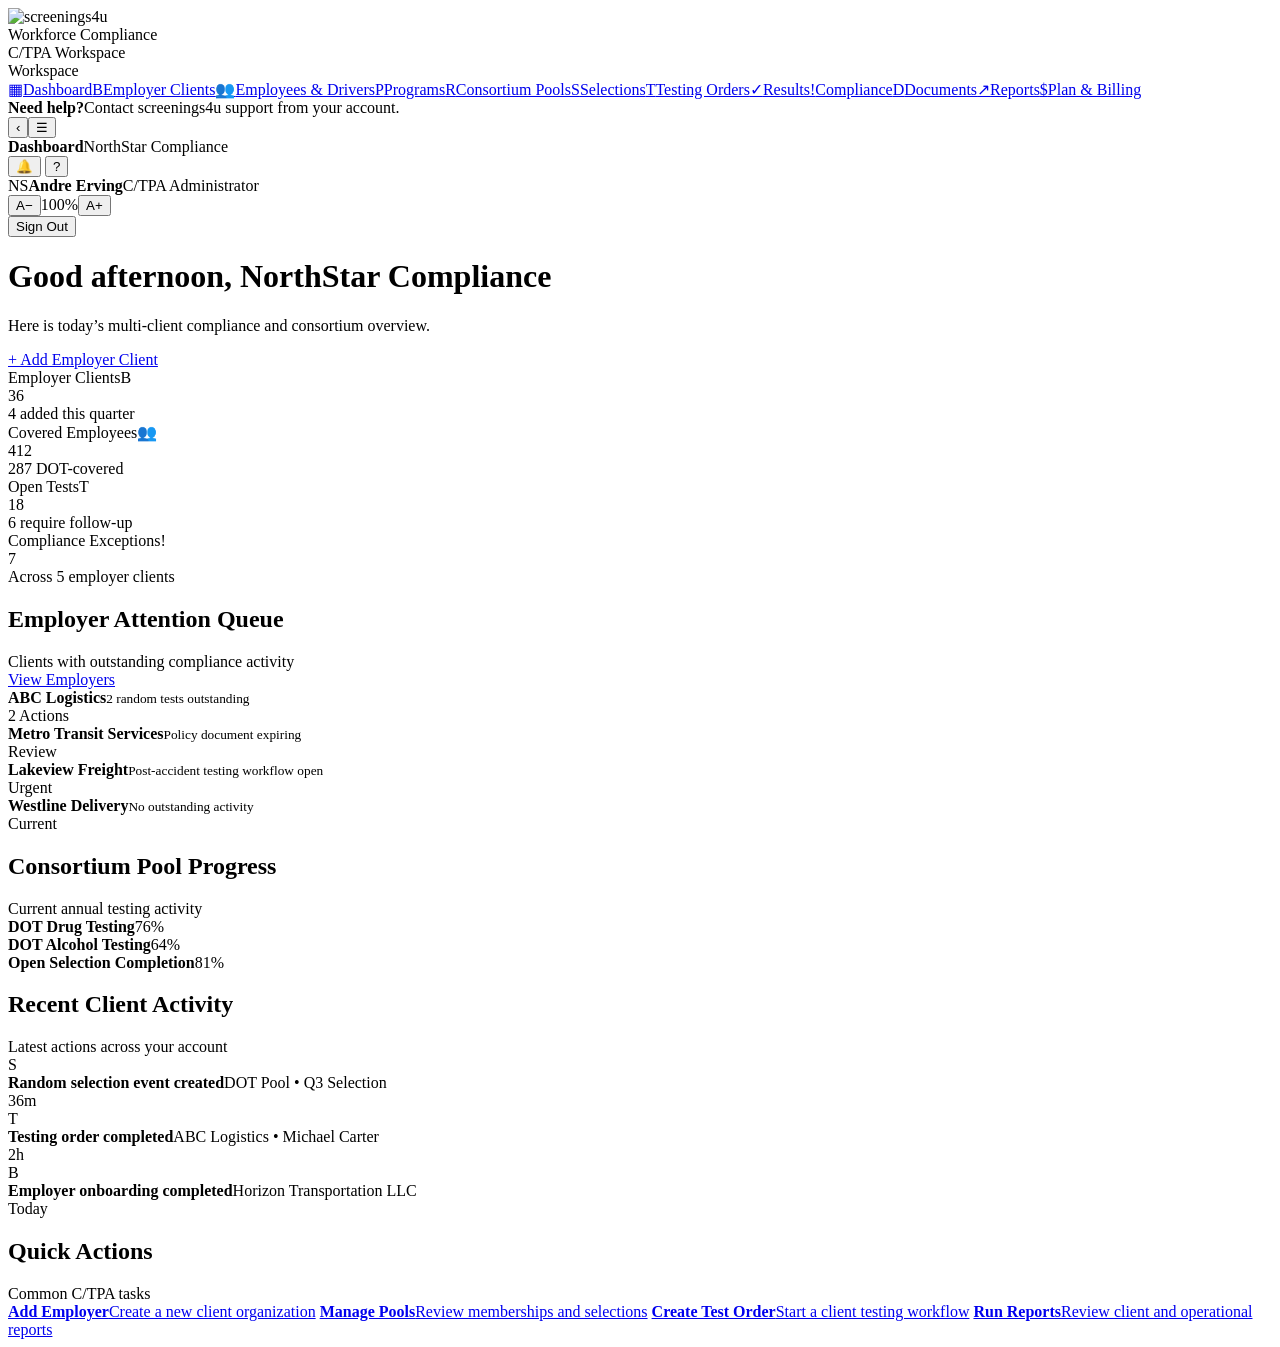
==== commit d937ffaf: "Restore original Workforce entry and existing portal dashboard layout" ====
--- a/ctpa/dashboard.html
+++ b/ctpa/dashboard.html
@@ -10,7 +10,7 @@
 <link crossorigin="" href="https://fonts.gstatic.com" rel="preconnect"/>
 <link href="https://fonts.googleapis.com/css2?family=Inter:wght@400;500;600;700;800;900&amp;display=swap" rel="stylesheet"/>
 <link rel="stylesheet" href="../assets/css/ctpa-shell.css?v=20260916-employer-final3">
-<link rel="stylesheet" href="../assets/css/canonical-ctpa-shell.css?v=20261020-shell-source"></head>
+</head>
 <body class="portal-body">
 <div class="portal-shell">
 <aside class="sidebar">
@@ -81,4 +81,4 @@
 </div>
 <script src="../assets/js/supabase-config.js"></script>
 <script src="../assets/js/ctpa-portal.js?v=20260916-auth-isolation-v4" type="module"></script>
-<script type="module" src="../assets/js/workforce-session-guard.js?v=20260916-auth-isolation-v4"></script><script type="module" src="../assets/js/workforce-dot-shell-access.js?v=20261020"></script></body></html>+<script type="module" src="../assets/js/workforce-session-guard.js?v=20260916-auth-isolation-v4"></script></body></html>
